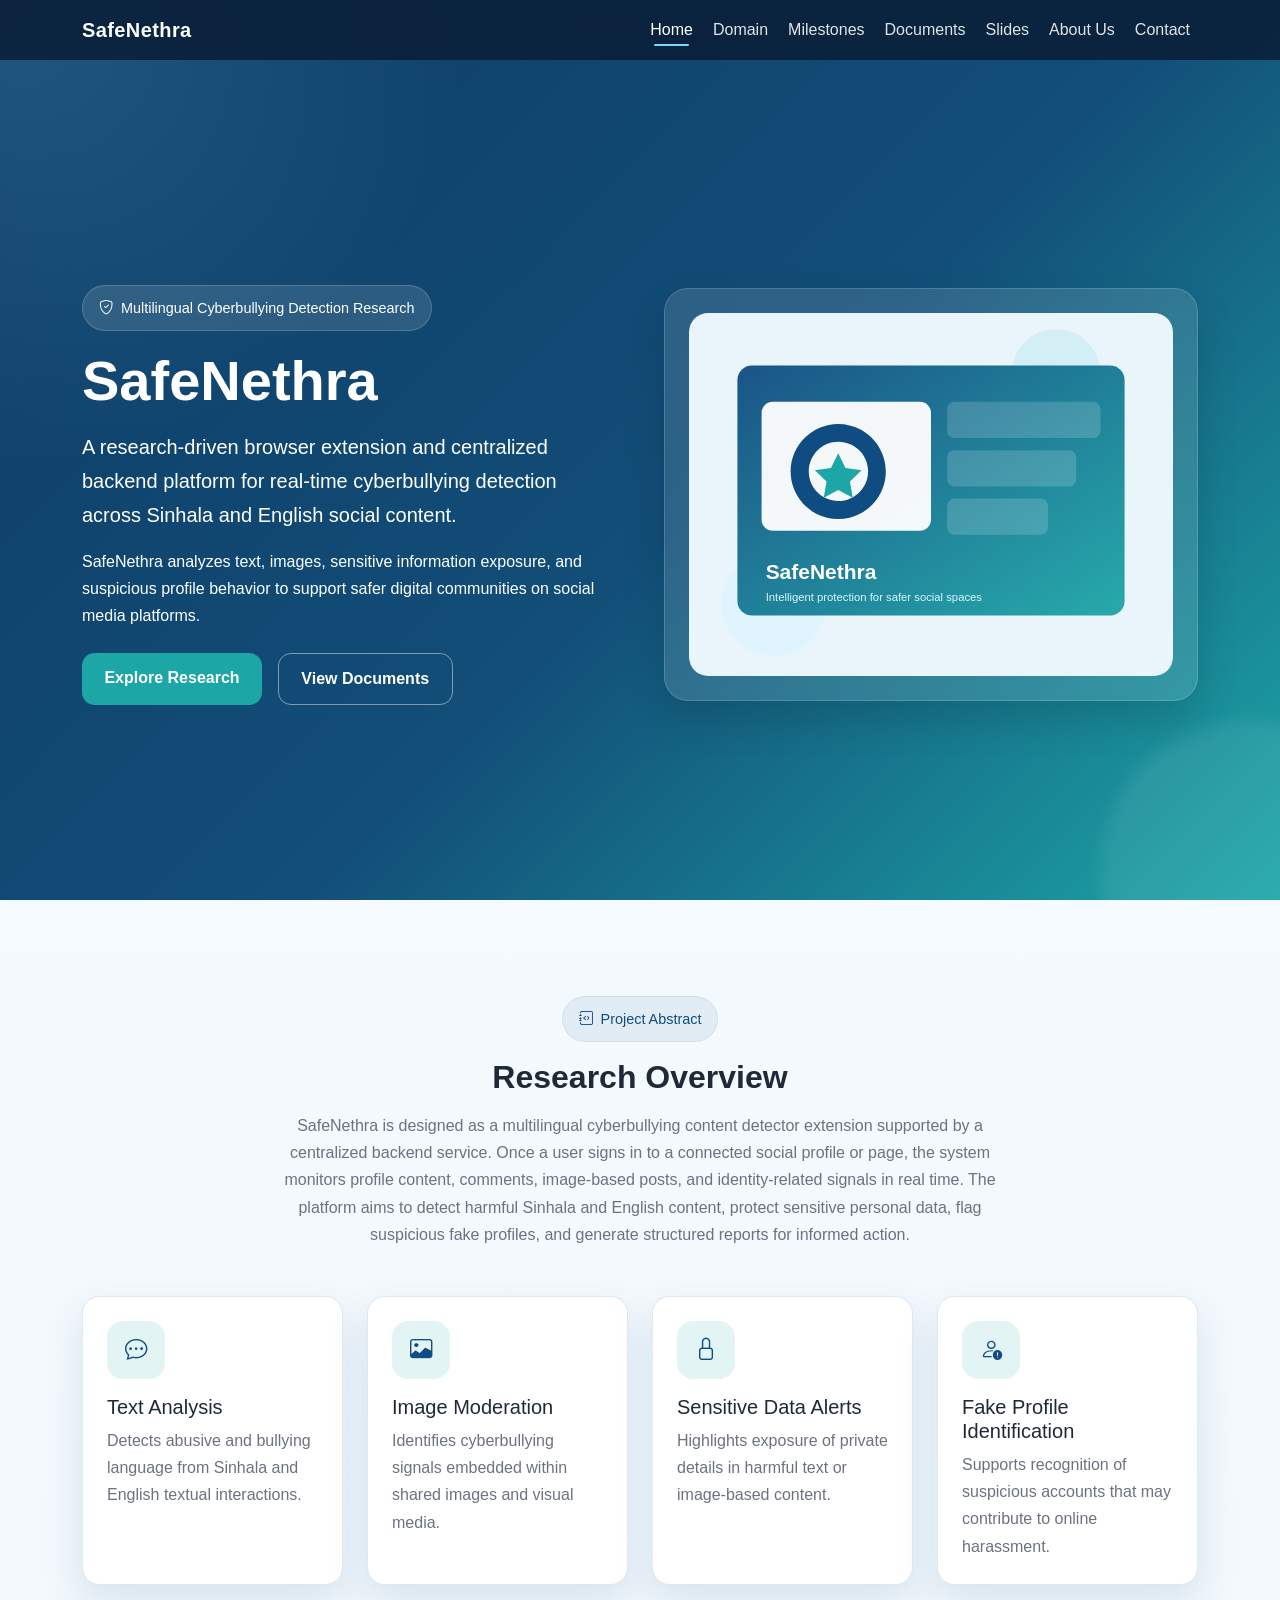
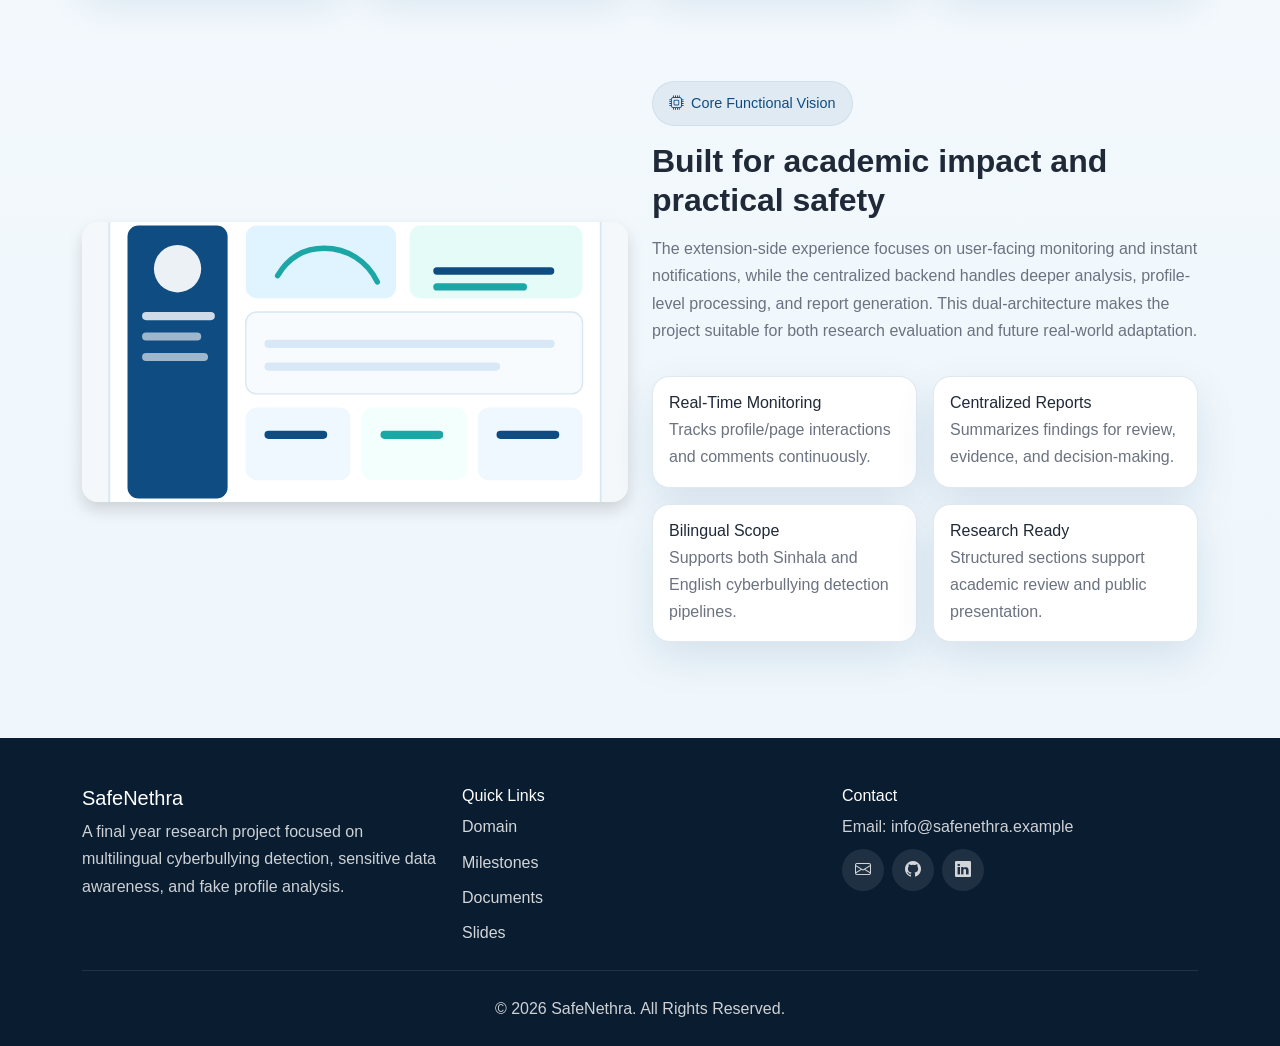
==== index.html @ 0314ed1c "Initial commit" ====
<!DOCTYPE html>
<html lang="en">
<head>
  <meta charset="UTF-8" />
  <meta name="viewport" content="width=device-width, initial-scale=1.0" />
  <title>SafeNethra | Home</title>
  <link rel="preconnect" href="https://fonts.googleapis.com" />
  <link rel="preconnect" href="https://fonts.gstatic.com" crossorigin />
  <link href="https://cdn.jsdelivr.net/npm/bootstrap@5.3.3/dist/css/bootstrap.min.css" rel="stylesheet" />
  <link href="https://cdn.jsdelivr.net/npm/bootstrap-icons@1.11.3/font/bootstrap-icons.css" rel="stylesheet" />
  <link rel="stylesheet" href="style.css" />
</head>
<body>
  <nav class="navbar navbar-expand-lg navbar-dark fixed-top">
    <div class="container">
      <a class="navbar-brand" href="index.html">SafeNethra</a>
      <button class="navbar-toggler" type="button" data-bs-toggle="collapse" data-bs-target="#mainNav">
        <span class="navbar-toggler-icon"></span>
      </button>
      <div class="collapse navbar-collapse" id="mainNav">
        <ul class="navbar-nav ms-auto align-items-lg-center gap-lg-1">
          <li class="nav-item"><a class="nav-link" href="index.html">Home</a></li>
          <li class="nav-item"><a class="nav-link" href="domain.html">Domain</a></li>
          <li class="nav-item"><a class="nav-link" href="milestones.html">Milestones</a></li>
          <li class="nav-item"><a class="nav-link" href="documents.html">Documents</a></li>
          <li class="nav-item"><a class="nav-link" href="presentations.html">Slides</a></li>
          <li class="nav-item"><a class="nav-link" href="about.html">About Us</a></li>
          <li class="nav-item"><a class="nav-link" href="contact.html">Contact</a></li>
        </ul>
      </div>
    </div>
  </nav>

  <header class="hero-section">
    <div class="container">
      <div class="row align-items-center g-5">
        <div class="col-lg-6 reveal">
          <span class="hero-badge"><i class="bi bi-shield-check"></i> Multilingual Cyberbullying Detection Research</span>
          <h1 class="display-4 fw-bold mb-3">SafeNethra</h1>
          <p class="lead mb-3">A research-driven browser extension and centralized backend platform for real-time cyberbullying detection across Sinhala and English social content.</p>
          <p class="mb-4">SafeNethra analyzes text, images, sensitive information exposure, and suspicious profile behavior to support safer digital communities on social media platforms.</p>
          <div class="d-flex flex-column flex-sm-row gap-3">
            <a href="domain.html" class="btn btn-brand">Explore Research</a>
            <a href="documents.html" class="btn btn-outline-brand">View Documents</a>
          </div>
        </div>
        <div class="col-lg-6 reveal">
          <div class="hero-image-card p-3 p-lg-4">
            <img src="assets/img/hero-safe.svg" alt="SafeNethra project illustration" class="img-fluid" />
          </div>
        </div>
      </div>
    </div>
  </header>

  <section class="section-padding">
    <div class="container">
      <div class="row justify-content-center text-center mb-5 reveal">
        <div class="col-lg-8">
          <span class="section-badge"><i class="bi bi-journal-code"></i> Project Abstract</span>
          <h2 class="section-title">Research Overview</h2>
          <p class="section-text mb-0">SafeNethra is designed as a multilingual cyberbullying content detector extension supported by a centralized backend service. Once a user signs in to a connected social profile or page, the system monitors profile content, comments, image-based posts, and identity-related signals in real time. The platform aims to detect harmful Sinhala and English content, protect sensitive personal data, flag suspicious fake profiles, and generate structured reports for informed action.</p>
        </div>
      </div>
      <div class="row g-4">
        <div class="col-md-6 col-xl-3 reveal">
          <div class="card-hover p-4 h-100">
            <div class="icon-box mb-3"><i class="bi bi-chat-dots"></i></div>
            <h5>Text Analysis</h5>
            <p class="text-muted-custom mb-0">Detects abusive and bullying language from Sinhala and English textual interactions.</p>
          </div>
        </div>
        <div class="col-md-6 col-xl-3 reveal">
          <div class="card-hover p-4 h-100">
            <div class="icon-box mb-3"><i class="bi bi-image"></i></div>
            <h5>Image Moderation</h5>
            <p class="text-muted-custom mb-0">Identifies cyberbullying signals embedded within shared images and visual media.</p>
          </div>
        </div>
        <div class="col-md-6 col-xl-3 reveal">
          <div class="card-hover p-4 h-100">
            <div class="icon-box mb-3"><i class="bi bi-lock"></i></div>
            <h5>Sensitive Data Alerts</h5>
            <p class="text-muted-custom mb-0">Highlights exposure of private details in harmful text or image-based content.</p>
          </div>
        </div>
        <div class="col-md-6 col-xl-3 reveal">
          <div class="card-hover p-4 h-100">
            <div class="icon-box mb-3"><i class="bi bi-person-exclamation"></i></div>
            <h5>Fake Profile Identification</h5>
            <p class="text-muted-custom mb-0">Supports recognition of suspicious accounts that may contribute to online harassment.</p>
          </div>
        </div>
      </div>
    </div>
  </section>

  <section class="pb-5">
    <div class="container">
      <div class="row g-4 align-items-center">
        <div class="col-lg-6 reveal">
          <img src="assets/img/research-dashboard.svg" alt="Research dashboard mockup" class="mock-img shadow" />
        </div>
        <div class="col-lg-6 reveal">
          <span class="section-badge"><i class="bi bi-cpu"></i> Core Functional Vision</span>
          <h2 class="section-title">Built for academic impact and practical safety</h2>
          <p class="section-text">The extension-side experience focuses on user-facing monitoring and instant notifications, while the centralized backend handles deeper analysis, profile-level processing, and report generation. This dual-architecture makes the project suitable for both research evaluation and future real-world adaptation.</p>
          <div class="row g-3 mt-2">
            <div class="col-sm-6">
              <div class="stat-card p-3 h-100">
                <h6 class="mb-1">Real-Time Monitoring</h6>
                <p class="text-muted-custom mb-0">Tracks profile/page interactions and comments continuously.</p>
              </div>
            </div>
            <div class="col-sm-6">
              <div class="stat-card p-3 h-100">
                <h6 class="mb-1">Centralized Reports</h6>
                <p class="text-muted-custom mb-0">Summarizes findings for review, evidence, and decision-making.</p>
              </div>
            </div>
            <div class="col-sm-6">
              <div class="stat-card p-3 h-100">
                <h6 class="mb-1">Bilingual Scope</h6>
                <p class="text-muted-custom mb-0">Supports both Sinhala and English cyberbullying detection pipelines.</p>
              </div>
            </div>
            <div class="col-sm-6">
              <div class="stat-card p-3 h-100">
                <h6 class="mb-1">Research Ready</h6>
                <p class="text-muted-custom mb-0">Structured sections support academic review and public presentation.</p>
              </div>
            </div>
          </div>
        </div>
      </div>
    </div>
  </section>

  <footer class="footer pt-5 pb-4 mt-5">
    <div class="container">
      <div class="row g-4">
        <div class="col-lg-4">
          <h5 class="text-white">SafeNethra</h5>
          <p class="mb-0">A final year research project focused on multilingual cyberbullying detection, sensitive data awareness, and fake profile analysis.</p>
        </div>
        <div class="col-lg-4">
          <h6 class="text-white">Quick Links</h6>
          <div class="d-flex flex-column gap-2">
            <a href="domain.html">Domain</a>
            <a href="milestones.html">Milestones</a>
            <a href="documents.html">Documents</a>
            <a href="presentations.html">Slides</a>
          </div>
        </div>
        <div class="col-lg-4">
          <h6 class="text-white">Contact</h6>
          <p class="mb-2">Email: info@safenethra.example</p>
          <div class="d-flex gap-2">
            <span class="social-icon"><i class="bi bi-envelope"></i></span>
            <span class="social-icon"><i class="bi bi-github"></i></span>
            <span class="social-icon"><i class="bi bi-linkedin"></i></span>
          </div>
        </div>
      </div>
      <hr class="border-secondary my-4" />
      <p class="mb-0 text-center">© 2026 SafeNethra. All Rights Reserved.</p>
    </div>
  </footer>

  <button id="scrollTopBtn" title="Go to top"><i class="bi bi-arrow-up"></i></button>

  <script src="https://cdn.jsdelivr.net/npm/bootstrap@5.3.3/dist/js/bootstrap.bundle.min.js"></script>
  <script src="script.js"></script>
</body>
</html>
---- style.css ----
:root {
  --primary: #0f4c81;
  --primary-dark: #0a3557;
  --secondary: #1ca6a6;
  --accent: #7dd3fc;
  --light: #f4f8fb;
  --white: #ffffff;
  --text: #1f2937;
  --muted: #6b7280;
  --border: rgba(15, 76, 129, 0.12);
  --shadow: 0 16px 40px rgba(15, 76, 129, 0.12);
  --radius: 1.1rem;
}

html {
  scroll-behavior: smooth;
}

body {
  font-family: "Segoe UI", Tahoma, Geneva, Verdana, sans-serif;
  color: var(--text);
  background: linear-gradient(180deg, #f9fcff 0%, #eef6fb 100%);
  line-height: 1.7;
}

.section-padding {
  padding: 96px 0;
}

.page-header {
  padding: 140px 0 70px;
  background: linear-gradient(135deg, rgba(15, 76, 129, 0.96), rgba(28, 166, 166, 0.88));
  color: var(--white);
  position: relative;
  overflow: hidden;
}

.page-header::after,
.hero-section::after {
  content: "";
  position: absolute;
  inset: auto -120px -120px auto;
  width: 300px;
  height: 300px;
  background: rgba(255, 255, 255, 0.08);
  border-radius: 50%;
  filter: blur(8px);
}

.navbar {
  transition: all 0.3s ease;
  background: rgba(10, 30, 55, 0.88);
  backdrop-filter: blur(10px);
}

.navbar.scrolled {
  box-shadow: 0 10px 30px rgba(0, 0, 0, 0.15);
}

.navbar-brand {
  font-weight: 700;
  letter-spacing: 0.4px;
}

.nav-link {
  color: rgba(255, 255, 255, 0.88) !important;
  font-weight: 500;
  position: relative;
}

.nav-link.active,
.nav-link:hover {
  color: #ffffff !important;
}

.nav-link.active::after,
.nav-link:hover::after {
  content: "";
  position: absolute;
  left: 0.75rem;
  right: 0.75rem;
  bottom: 0.35rem;
  height: 2px;
  background: var(--accent);
  border-radius: 999px;
}

.hero-section {
  min-height: 100vh;
  display: flex;
  align-items: center;
  padding-top: 90px;
  position: relative;
  background:
    radial-gradient(circle at top left, rgba(125, 211, 252, 0.18), transparent 30%),
    linear-gradient(135deg, #0d3b66 0%, #124e78 55%, #1ca6a6 100%);
  color: var(--white);
  overflow: hidden;
}

.hero-badge,
.section-badge {
  display: inline-flex;
  align-items: center;
  gap: 0.5rem;
  background: rgba(255, 255, 255, 0.12);
  border: 1px solid rgba(255, 255, 255, 0.18);
  color: #ffffff;
  padding: 0.6rem 1rem;
  border-radius: 999px;
  font-size: 0.9rem;
  margin-bottom: 1rem;
}

.section-badge {
  background: rgba(15, 76, 129, 0.08);
  color: var(--primary);
  border-color: rgba(15, 76, 129, 0.08);
}

.hero-image-card,
.glass-card {
  background: rgba(255, 255, 255, 0.12);
  border: 1px solid rgba(255, 255, 255, 0.16);
  box-shadow: 0 18px 40px rgba(0, 0, 0, 0.14);
  border-radius: 1.5rem;
  backdrop-filter: blur(10px);
}

.hero-image-card img {
  width: 100%;
  display: block;
  border-radius: 1.2rem;
}

.btn-brand {
  background: var(--secondary);
  border: none;
  color: var(--white);
  padding: 0.8rem 1.4rem;
  border-radius: 0.8rem;
  font-weight: 600;
  transition: transform 0.25s ease, box-shadow 0.25s ease;
}

.btn-brand:hover,
.btn-outline-brand:hover,
.card-hover:hover,
.timeline-card:hover,
.repository-card:hover,
.team-card:hover,
.contact-card:hover {
  transform: translateY(-4px);
}

.btn-brand:hover {
  box-shadow: 0 12px 24px rgba(28, 166, 166, 0.3);
  color: var(--white);
}

.btn-outline-brand {
  border: 1px solid rgba(255, 255, 255, 0.45);
  color: var(--white);
  padding: 0.8rem 1.4rem;
  border-radius: 0.8rem;
  font-weight: 600;
  transition: transform 0.25s ease, background 0.25s ease;
}

.btn-outline-brand:hover {
  background: rgba(255, 255, 255, 0.12);
  color: var(--white);
}

.card-hover,
.repository-card,
.team-card,
.contact-card,
.timeline-card,
.stat-card {
  background: var(--white);
  border: 1px solid var(--border);
  border-radius: var(--radius);
  box-shadow: var(--shadow);
  transition: all 0.3s ease;
}

.icon-box {
  width: 58px;
  height: 58px;
  border-radius: 1rem;
  display: inline-flex;
  align-items: center;
  justify-content: center;
  background: rgba(28, 166, 166, 0.12);
  color: var(--primary);
  font-size: 1.4rem;
}

.section-title {
  font-weight: 700;
  margin-bottom: 1rem;
}

.section-text,
.text-muted-custom {
  color: var(--muted);
}

.content-card {
  background: var(--white);
  border: 1px solid var(--border);
  border-radius: var(--radius);
  box-shadow: var(--shadow);
}

.accordion-button:not(.collapsed) {
  color: var(--primary);
  background: rgba(15, 76, 129, 0.06);
  box-shadow: none;
}

.accordion-button:focus {
  box-shadow: none;
  border-color: rgba(15, 76, 129, 0.2);
}

.timeline {
  position: relative;
  padding-left: 1.25rem;
}

.timeline::before {
  content: "";
  position: absolute;
  left: 11px;
  top: 0;
  bottom: 0;
  width: 3px;
  background: linear-gradient(180deg, var(--secondary), rgba(15, 76, 129, 0.12));
}

.timeline-item {
  position: relative;
  padding-left: 2rem;
  margin-bottom: 1.75rem;
}

.timeline-item::before {
  content: "";
  position: absolute;
  left: 0;
  top: 18px;
  width: 1rem;
  height: 1rem;
  border-radius: 50%;
  background: var(--white);
  border: 4px solid var(--secondary);
  box-shadow: 0 0 0 4px rgba(28, 166, 166, 0.14);
}

.repo-status {
  display: inline-block;
  padding: 0.35rem 0.7rem;
  border-radius: 999px;
  font-size: 0.8rem;
  font-weight: 600;
}

.status-ready {
  background: rgba(34, 197, 94, 0.12);
  color: #166534;
}

.status-pending {
  background: rgba(245, 158, 11, 0.15);
  color: #92400e;
}

.status-upcoming {
  background: rgba(59, 130, 246, 0.12);
  color: #1d4ed8;
}

.mock-img {
  width: 100%;
  height: 280px;
  object-fit: cover;
  border-radius: 1rem;
}

.team-img {
  width: 100%;
  height: 250px;
  object-fit: cover;
  border-radius: 1rem;
}

.footer {
  background: #091c30;
  color: rgba(255, 255, 255, 0.8);
}

.footer a {
  color: rgba(255, 255, 255, 0.82);
  text-decoration: none;
}

.footer a:hover {
  color: #ffffff;
}

.social-icon {
  width: 42px;
  height: 42px;
  border-radius: 50%;
  background: rgba(255, 255, 255, 0.09);
  display: inline-flex;
  align-items: center;
  justify-content: center;
}

#scrollTopBtn {
  position: fixed;
  right: 20px;
  bottom: 20px;
  z-index: 999;
  width: 46px;
  height: 46px;
  border: none;
  border-radius: 50%;
  background: var(--primary);
  color: var(--white);
  display: none;
  box-shadow: 0 14px 28px rgba(15, 76, 129, 0.28);
}

.reveal {
  opacity: 0;
  transform: translateY(24px);
  transition: all 0.7s ease;
}

.reveal.active {
  opacity: 1;
  transform: translateY(0);
}

@media (max-width: 991.98px) {
  .hero-section {
    min-height: auto;
    padding: 130px 0 80px;
  }

  .section-padding {
    padding: 80px 0;
  }

  .page-header {
    padding: 130px 0 60px;
  }
}

@media (max-width: 575.98px) {
  .hero-section h1,
  .page-header h1 {
    font-size: 2rem;
  }

  .btn-brand,
  .btn-outline-brand {
    width: 100%;
    text-align: center;
  }
}
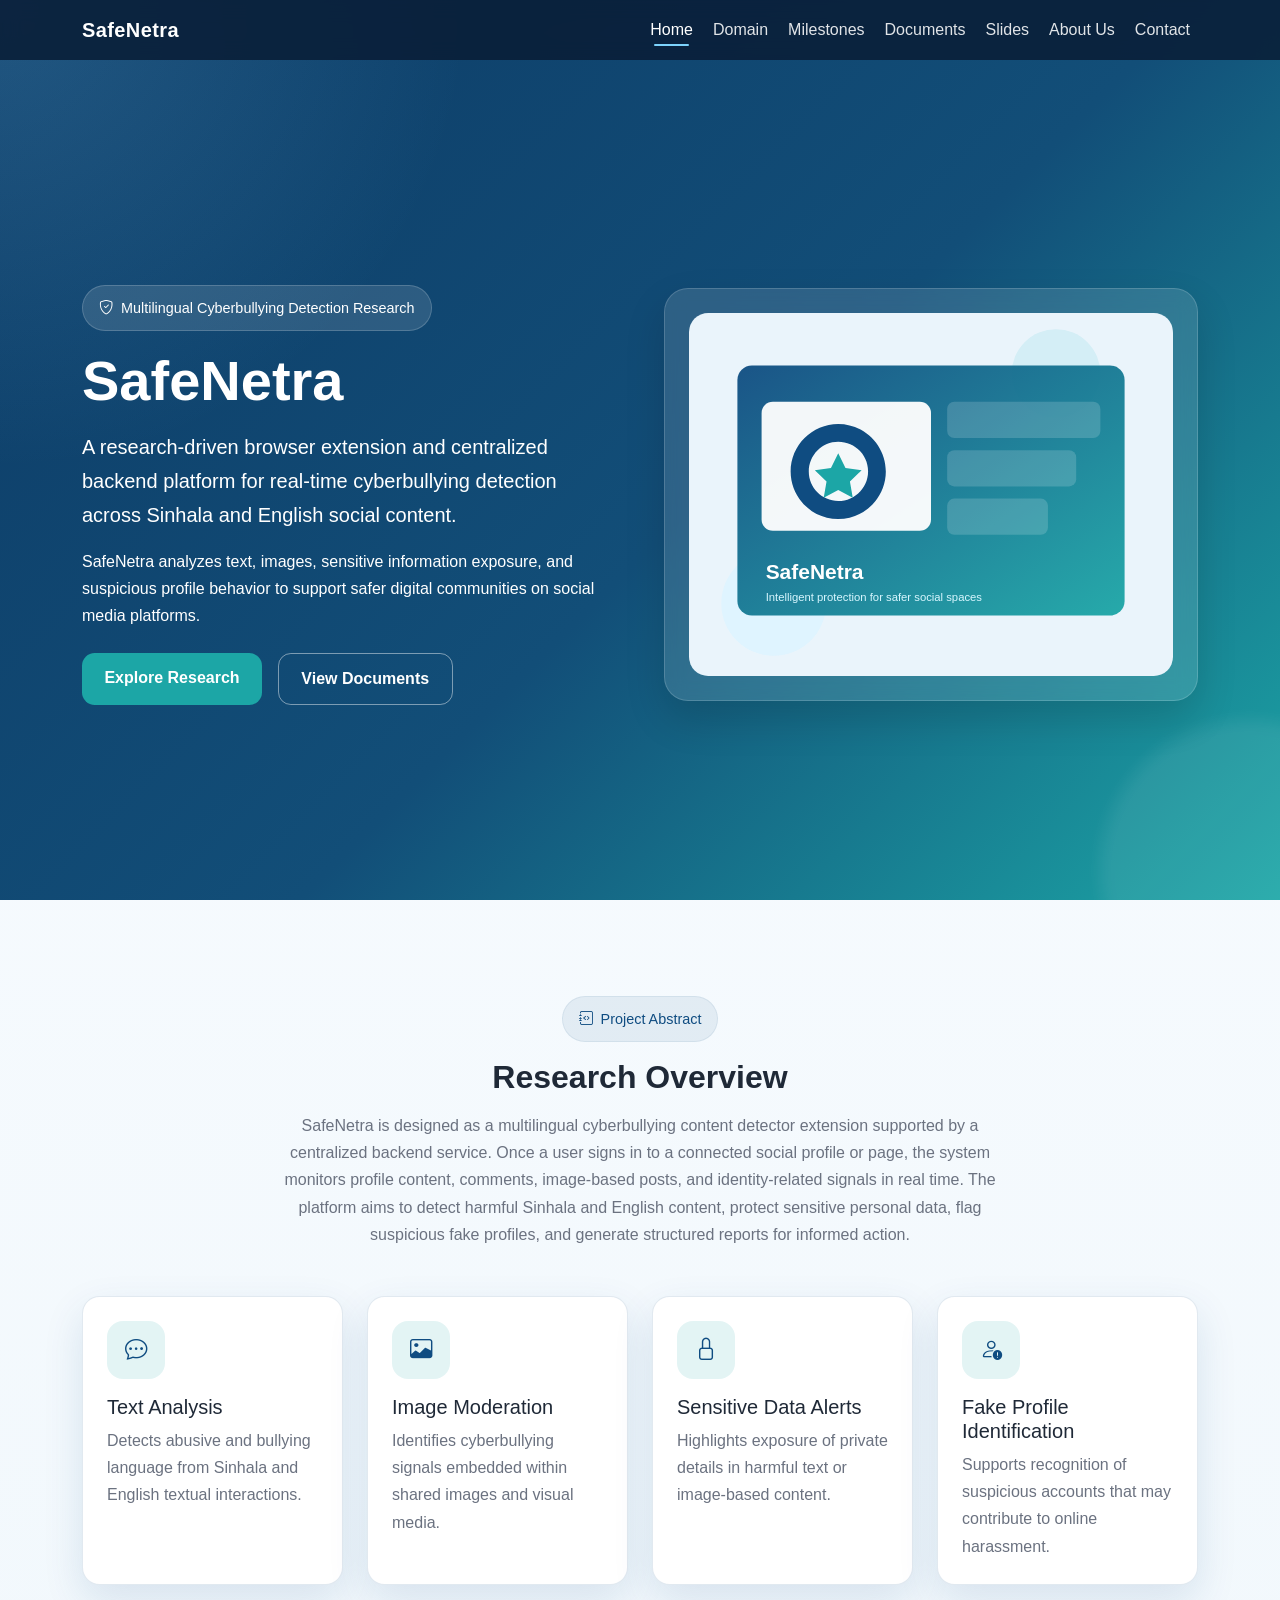
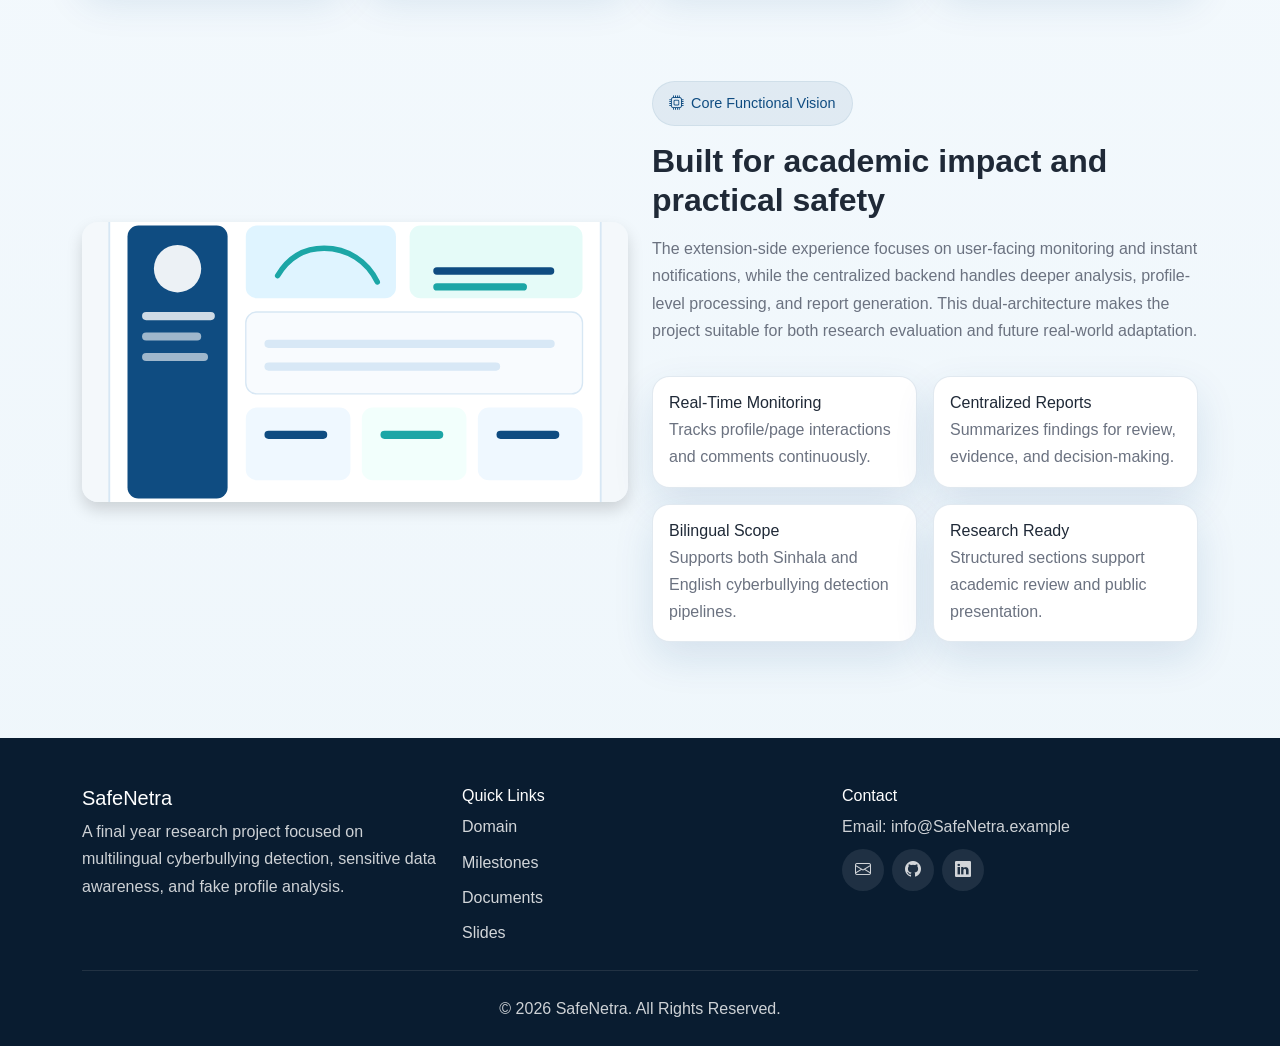
==== commit 6f7d81b0: "SafeNetra" ====
--- a/index.html
+++ b/index.html
@@ -3,7 +3,7 @@
 <head>
   <meta charset="UTF-8" />
   <meta name="viewport" content="width=device-width, initial-scale=1.0" />
-  <title>SafeNethra | Home</title>
+  <title>SafeNetra | Home</title>
   <link rel="preconnect" href="https://fonts.googleapis.com" />
   <link rel="preconnect" href="https://fonts.gstatic.com" crossorigin />
   <link href="https://cdn.jsdelivr.net/npm/bootstrap@5.3.3/dist/css/bootstrap.min.css" rel="stylesheet" />
@@ -13,7 +13,7 @@
 <body>
   <nav class="navbar navbar-expand-lg navbar-dark fixed-top">
     <div class="container">
-      <a class="navbar-brand" href="index.html">SafeNethra</a>
+      <a class="navbar-brand" href="index.html">SafeNetra</a>
       <button class="navbar-toggler" type="button" data-bs-toggle="collapse" data-bs-target="#mainNav">
         <span class="navbar-toggler-icon"></span>
       </button>
@@ -36,9 +36,9 @@
       <div class="row align-items-center g-5">
         <div class="col-lg-6 reveal">
           <span class="hero-badge"><i class="bi bi-shield-check"></i> Multilingual Cyberbullying Detection Research</span>
-          <h1 class="display-4 fw-bold mb-3">SafeNethra</h1>
+          <h1 class="display-4 fw-bold mb-3">SafeNetra</h1>
           <p class="lead mb-3">A research-driven browser extension and centralized backend platform for real-time cyberbullying detection across Sinhala and English social content.</p>
-          <p class="mb-4">SafeNethra analyzes text, images, sensitive information exposure, and suspicious profile behavior to support safer digital communities on social media platforms.</p>
+          <p class="mb-4">SafeNetra analyzes text, images, sensitive information exposure, and suspicious profile behavior to support safer digital communities on social media platforms.</p>
           <div class="d-flex flex-column flex-sm-row gap-3">
             <a href="domain.html" class="btn btn-brand">Explore Research</a>
             <a href="documents.html" class="btn btn-outline-brand">View Documents</a>
@@ -46,7 +46,7 @@
         </div>
         <div class="col-lg-6 reveal">
           <div class="hero-image-card p-3 p-lg-4">
-            <img src="assets/img/hero-safe.svg" alt="SafeNethra project illustration" class="img-fluid" />
+            <img src="assets/img/hero-safe.svg" alt="SafeNetra project illustration" class="img-fluid" />
           </div>
         </div>
       </div>
@@ -59,7 +59,7 @@
         <div class="col-lg-8">
           <span class="section-badge"><i class="bi bi-journal-code"></i> Project Abstract</span>
           <h2 class="section-title">Research Overview</h2>
-          <p class="section-text mb-0">SafeNethra is designed as a multilingual cyberbullying content detector extension supported by a centralized backend service. Once a user signs in to a connected social profile or page, the system monitors profile content, comments, image-based posts, and identity-related signals in real time. The platform aims to detect harmful Sinhala and English content, protect sensitive personal data, flag suspicious fake profiles, and generate structured reports for informed action.</p>
+          <p class="section-text mb-0">SafeNetra is designed as a multilingual cyberbullying content detector extension supported by a centralized backend service. Once a user signs in to a connected social profile or page, the system monitors profile content, comments, image-based posts, and identity-related signals in real time. The platform aims to detect harmful Sinhala and English content, protect sensitive personal data, flag suspicious fake profiles, and generate structured reports for informed action.</p>
         </div>
       </div>
       <div class="row g-4">
@@ -140,7 +140,7 @@
     <div class="container">
       <div class="row g-4">
         <div class="col-lg-4">
-          <h5 class="text-white">SafeNethra</h5>
+          <h5 class="text-white">SafeNetra</h5>
           <p class="mb-0">A final year research project focused on multilingual cyberbullying detection, sensitive data awareness, and fake profile analysis.</p>
         </div>
         <div class="col-lg-4">
@@ -154,7 +154,7 @@
         </div>
         <div class="col-lg-4">
           <h6 class="text-white">Contact</h6>
-          <p class="mb-2">Email: info@safenethra.example</p>
+          <p class="mb-2">Email: info@SafeNetra.example</p>
           <div class="d-flex gap-2">
             <span class="social-icon"><i class="bi bi-envelope"></i></span>
             <span class="social-icon"><i class="bi bi-github"></i></span>
@@ -163,7 +163,7 @@
         </div>
       </div>
       <hr class="border-secondary my-4" />
-      <p class="mb-0 text-center">© 2026 SafeNethra. All Rights Reserved.</p>
+      <p class="mb-0 text-center">© 2026 SafeNetra. All Rights Reserved.</p>
     </div>
   </footer>
 
--- a/style.css
+++ b/style.css
@@ -155,7 +155,7 @@
 
 .btn-brand:hover {
   box-shadow: 0 12px 24px rgba(28, 166, 166, 0.3);
-  color: var(--white);
+  color: var(--yellow);
 }
 
 .btn-outline-brand {
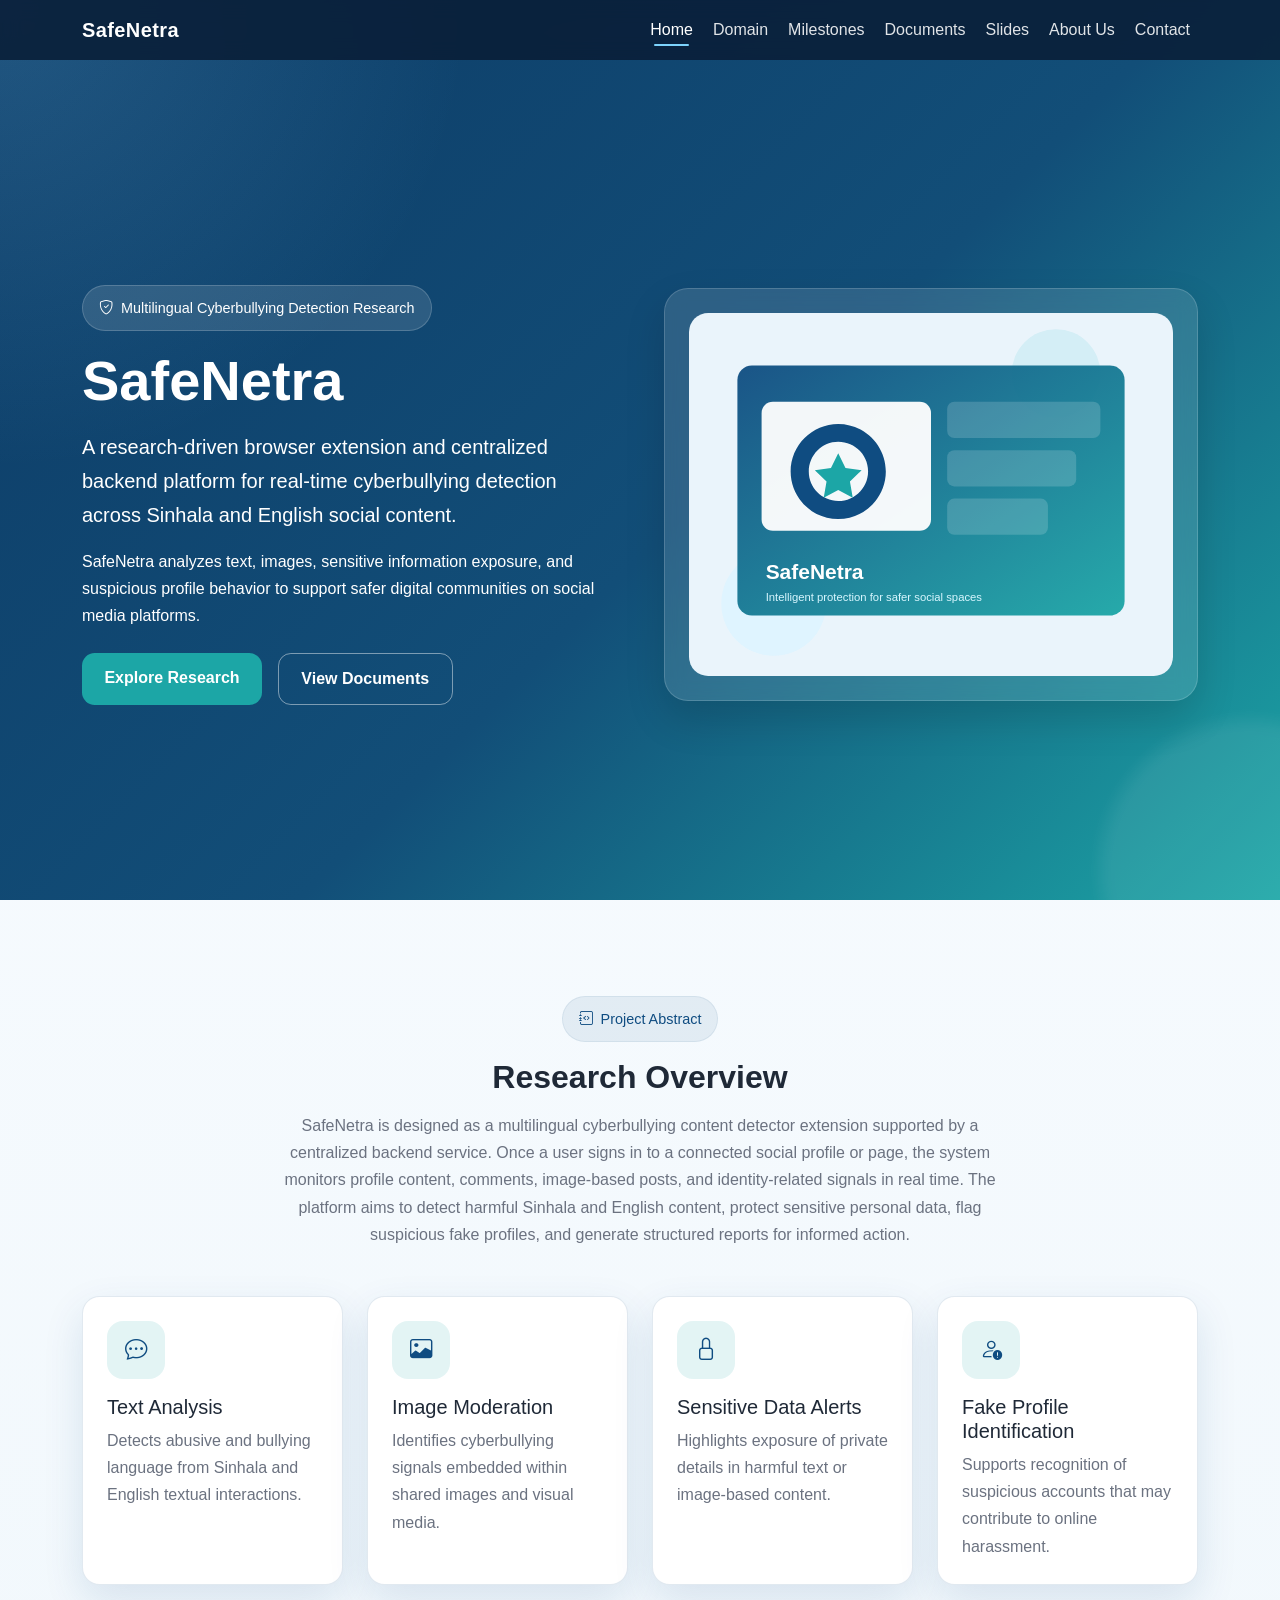
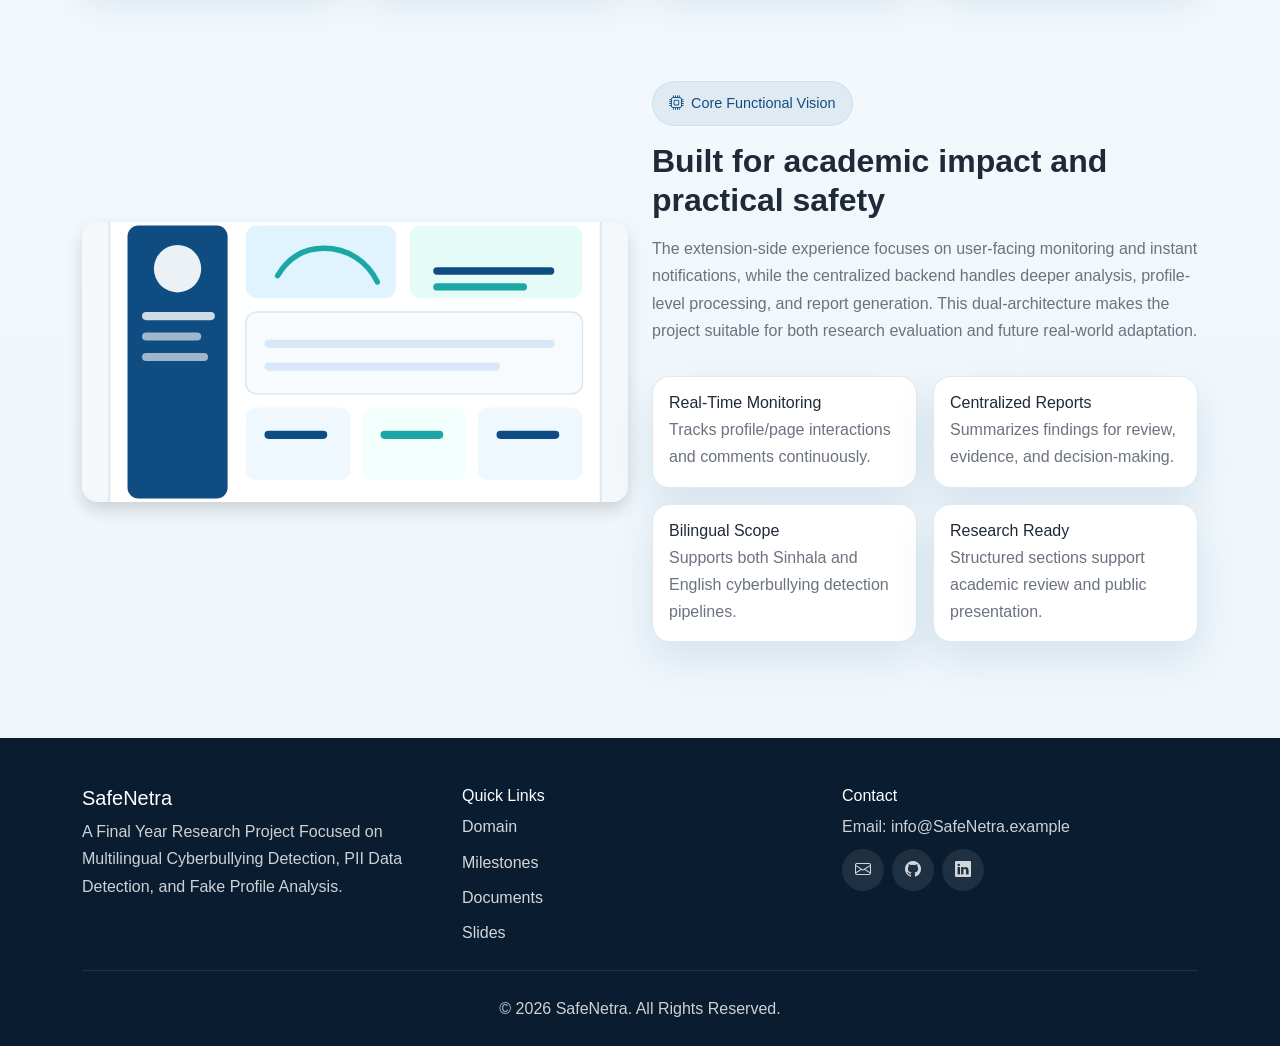
==== commit 7b3fa301: "Date Remove Co-authored-by: Copilot <copilot@github.com>" ====
--- a/index.html
+++ b/index.html
@@ -141,7 +141,7 @@
       <div class="row g-4">
         <div class="col-lg-4">
           <h5 class="text-white">SafeNetra</h5>
-          <p class="mb-0">A final year research project focused on multilingual cyberbullying detection, sensitive data awareness, and fake profile analysis.</p>
+          <p class="mb-0">A Final Year Research Project Focused on Multilingual Cyberbullying Detection, PII Data Detection, and Fake Profile Analysis.</p>
         </div>
         <div class="col-lg-4">
           <h6 class="text-white">Quick Links</h6>
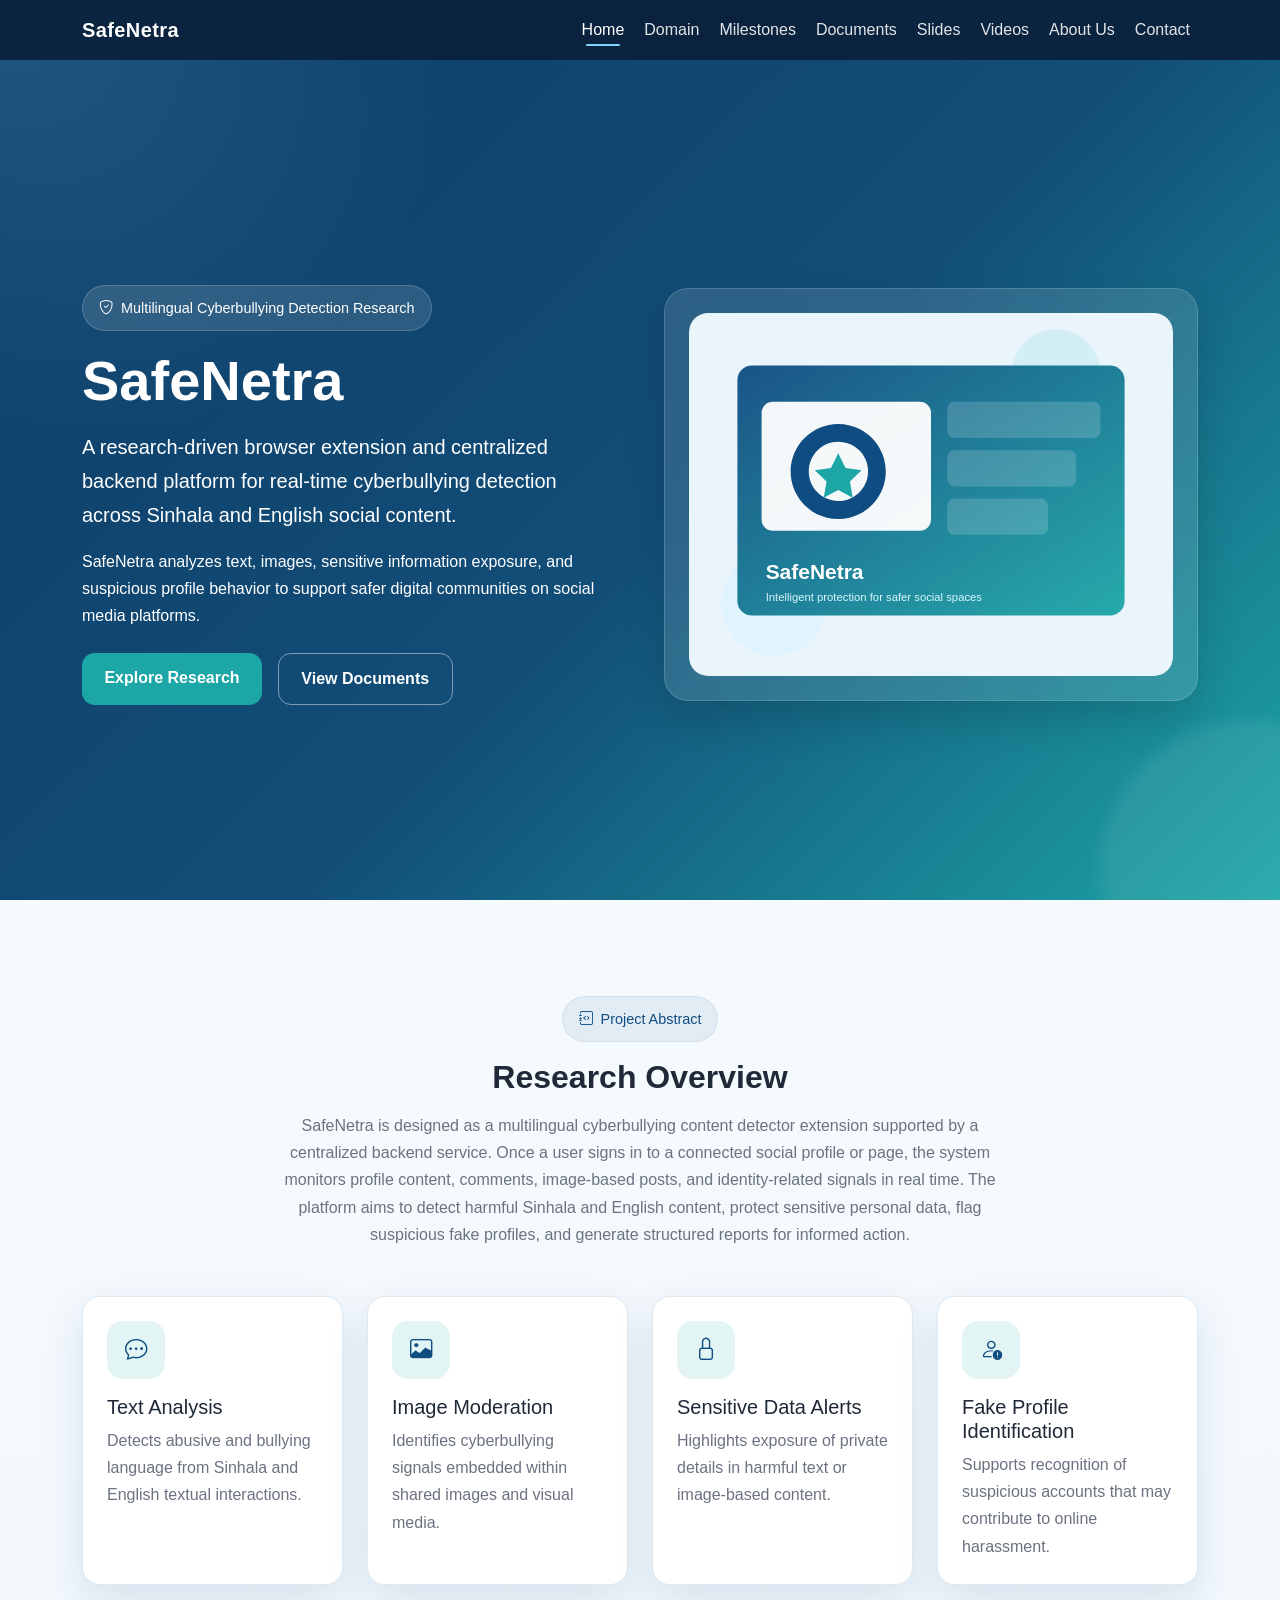
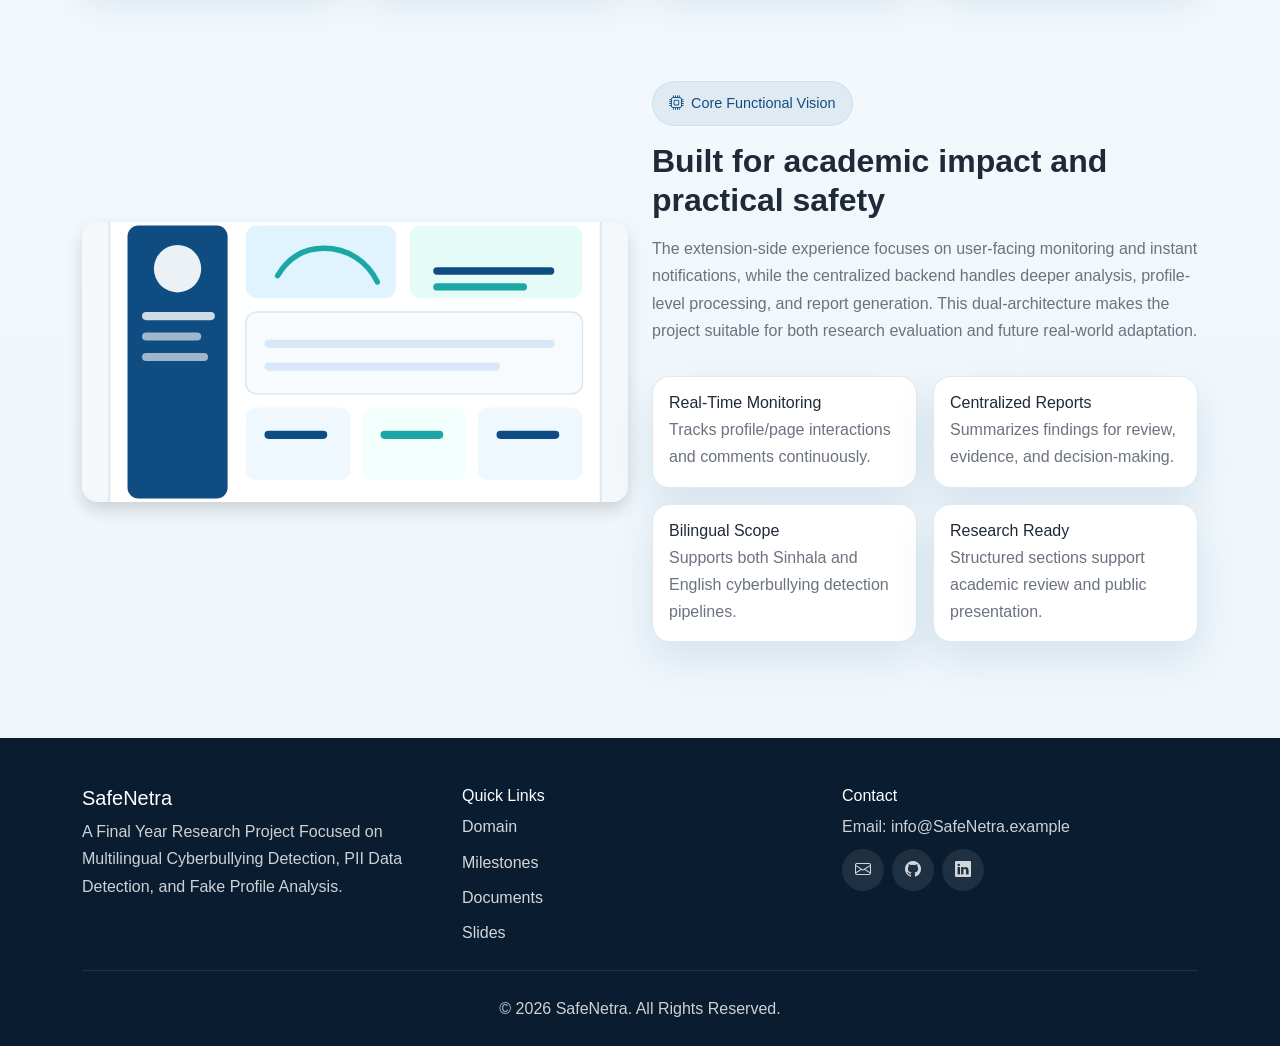
==== commit cd82d8ed: "Video Page Build Co-authored-by: Copilot <copilot@github.com>" ====
--- a/index.html
+++ b/index.html
@@ -24,6 +24,7 @@
           <li class="nav-item"><a class="nav-link" href="milestones.html">Milestones</a></li>
           <li class="nav-item"><a class="nav-link" href="documents.html">Documents</a></li>
           <li class="nav-item"><a class="nav-link" href="presentations.html">Slides</a></li>
+          <li class="nav-item"><a class="nav-link" href="video.html">Videos</a></li>
           <li class="nav-item"><a class="nav-link" href="about.html">About Us</a></li>
           <li class="nav-item"><a class="nav-link" href="contact.html">Contact</a></li>
         </ul>
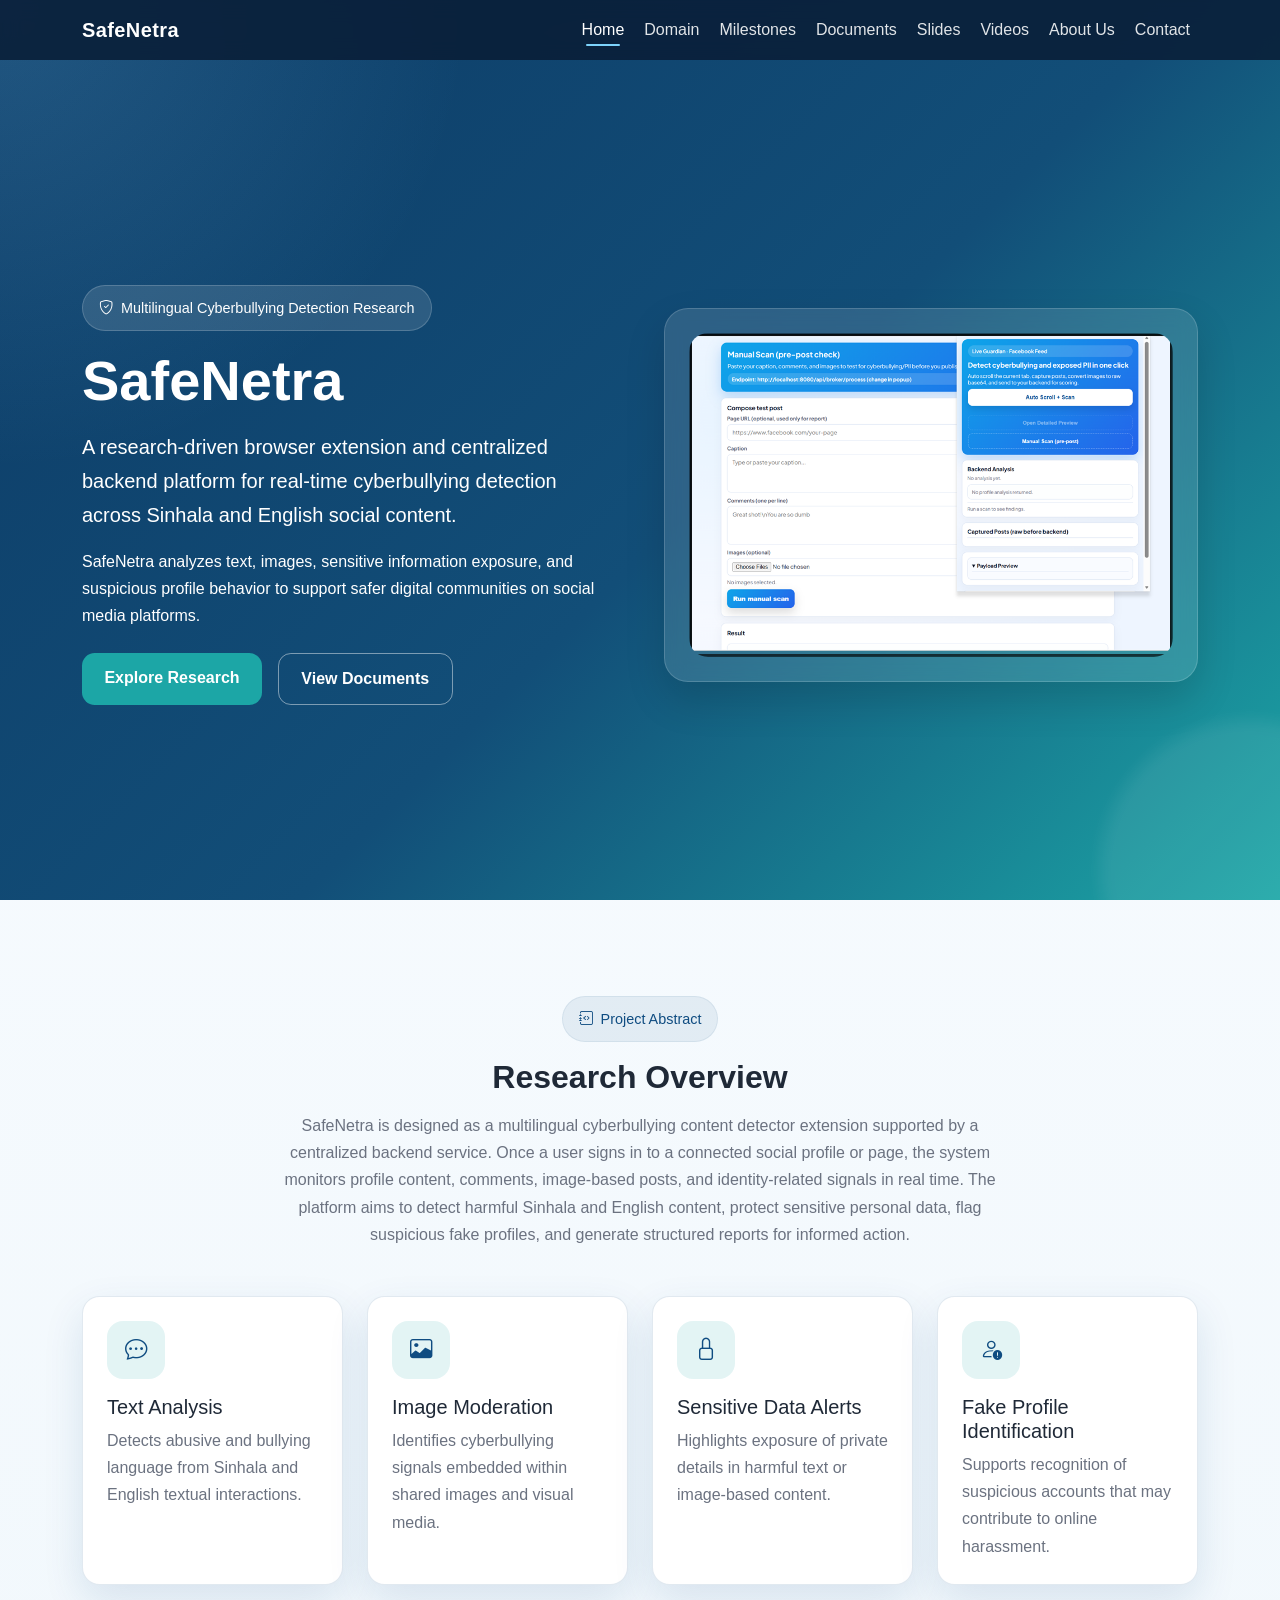
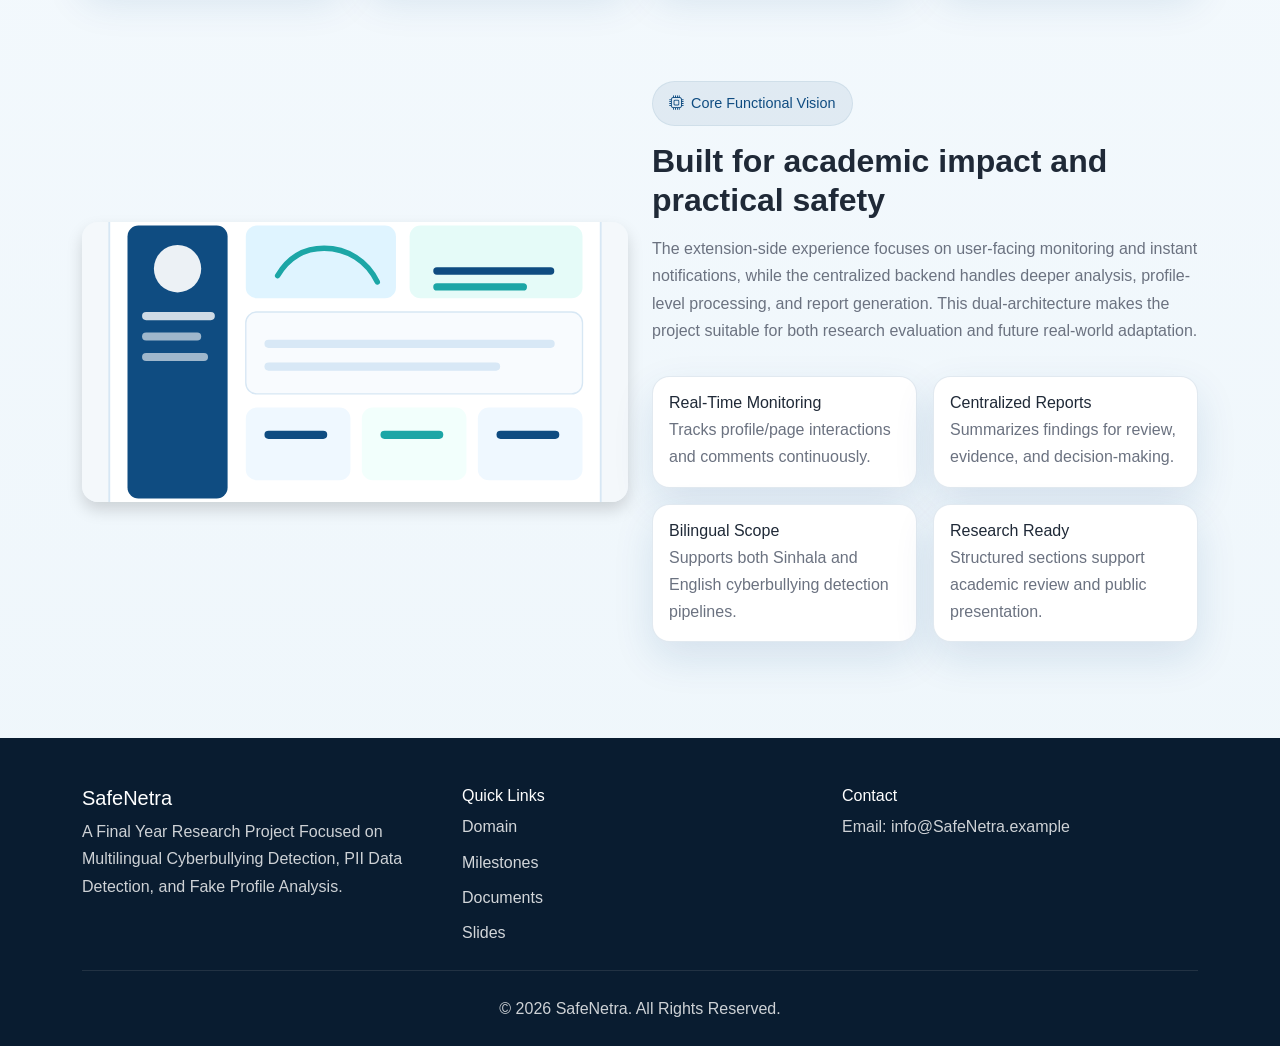
==== commit 70e20b4a: "inter" ====
--- a/index.html
+++ b/index.html
@@ -47,7 +47,7 @@
         </div>
         <div class="col-lg-6 reveal">
           <div class="hero-image-card p-3 p-lg-4">
-            <img src="assets/img/hero-safe.svg" alt="SafeNetra project illustration" class="img-fluid" />
+            <img src="assets/img/inter.png" alt="SafeNetra project illustration" class="img-fluid" />
           </div>
         </div>
       </div>
@@ -156,11 +156,6 @@
         <div class="col-lg-4">
           <h6 class="text-white">Contact</h6>
           <p class="mb-2">Email: info@SafeNetra.example</p>
-          <div class="d-flex gap-2">
-            <span class="social-icon"><i class="bi bi-envelope"></i></span>
-            <span class="social-icon"><i class="bi bi-github"></i></span>
-            <span class="social-icon"><i class="bi bi-linkedin"></i></span>
-          </div>
         </div>
       </div>
       <hr class="border-secondary my-4" />
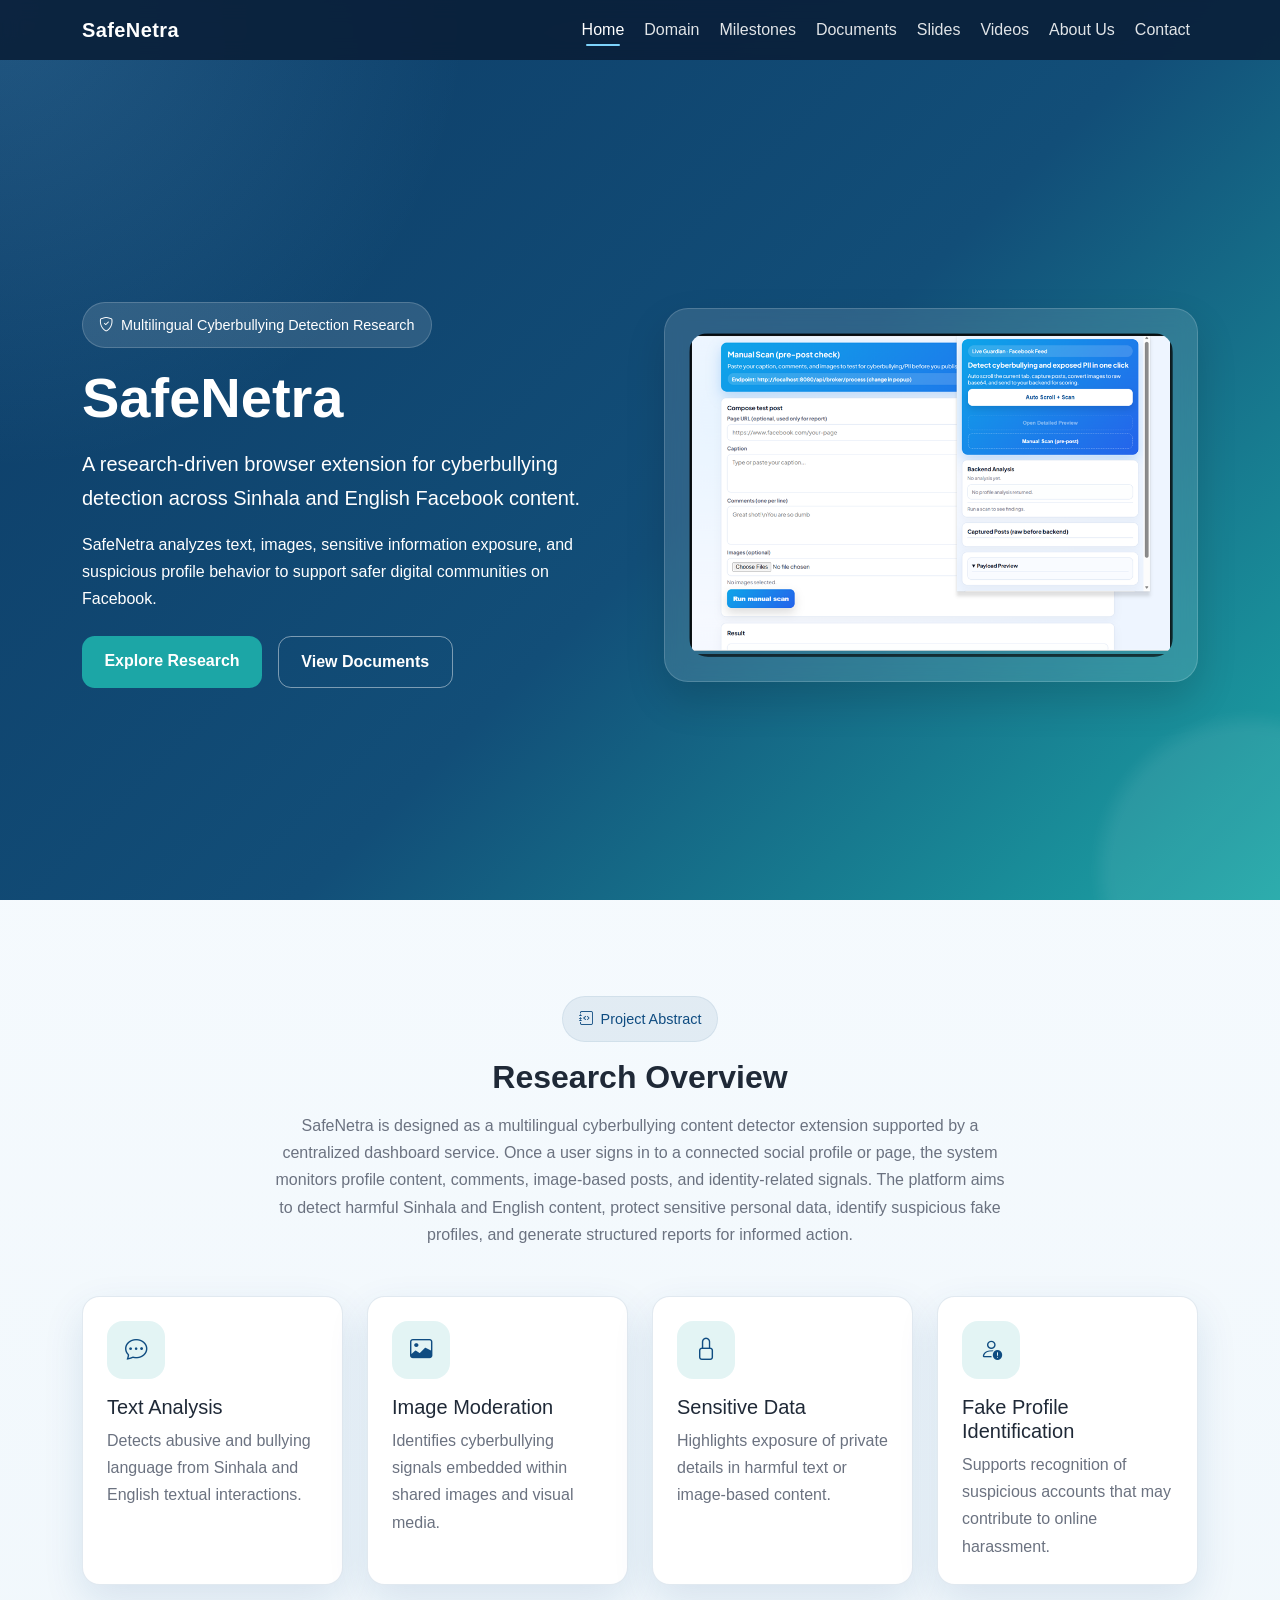
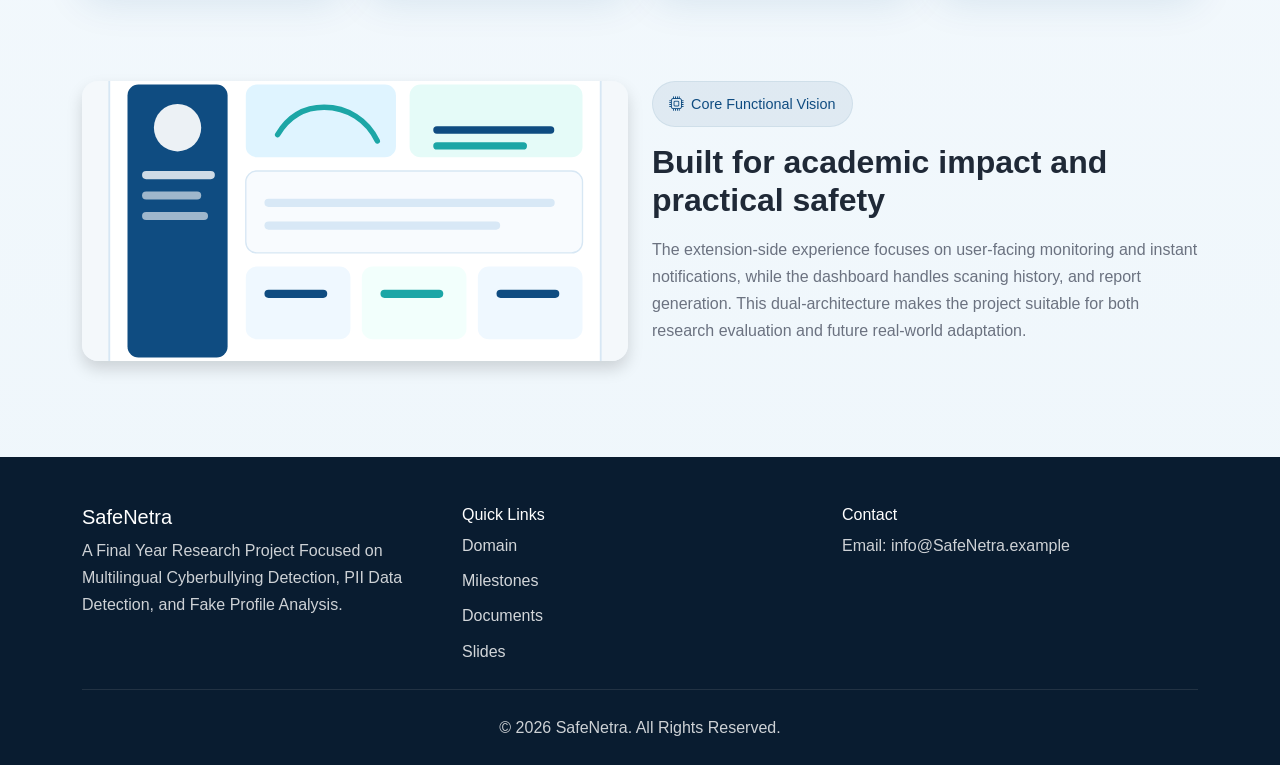
==== commit d09adcfe: "index1" ====
--- a/index.html
+++ b/index.html
@@ -38,8 +38,8 @@
         <div class="col-lg-6 reveal">
           <span class="hero-badge"><i class="bi bi-shield-check"></i> Multilingual Cyberbullying Detection Research</span>
           <h1 class="display-4 fw-bold mb-3">SafeNetra</h1>
-          <p class="lead mb-3">A research-driven browser extension and centralized backend platform for real-time cyberbullying detection across Sinhala and English social content.</p>
-          <p class="mb-4">SafeNetra analyzes text, images, sensitive information exposure, and suspicious profile behavior to support safer digital communities on social media platforms.</p>
+          <p class="lead mb-3">A research-driven browser extension for cyberbullying detection across Sinhala and English Facebook content.</p>
+          <p class="mb-4">SafeNetra analyzes text, images, sensitive information exposure, and suspicious profile behavior to support safer digital communities on Facebook.</p>
           <div class="d-flex flex-column flex-sm-row gap-3">
             <a href="domain.html" class="btn btn-brand">Explore Research</a>
             <a href="documents.html" class="btn btn-outline-brand">View Documents</a>
@@ -60,7 +60,7 @@
         <div class="col-lg-8">
           <span class="section-badge"><i class="bi bi-journal-code"></i> Project Abstract</span>
           <h2 class="section-title">Research Overview</h2>
-          <p class="section-text mb-0">SafeNetra is designed as a multilingual cyberbullying content detector extension supported by a centralized backend service. Once a user signs in to a connected social profile or page, the system monitors profile content, comments, image-based posts, and identity-related signals in real time. The platform aims to detect harmful Sinhala and English content, protect sensitive personal data, flag suspicious fake profiles, and generate structured reports for informed action.</p>
+          <p class="section-text mb-0">SafeNetra is designed as a multilingual cyberbullying content detector extension supported by a centralized dashboard service. Once a user signs in to a connected social profile or page, the system monitors profile content, comments, image-based posts, and identity-related signals. The platform aims to detect harmful Sinhala and English content, protect sensitive personal data, identify suspicious fake profiles, and generate structured reports for informed action.</p>
         </div>
       </div>
       <div class="row g-4">
@@ -81,7 +81,7 @@
         <div class="col-md-6 col-xl-3 reveal">
           <div class="card-hover p-4 h-100">
             <div class="icon-box mb-3"><i class="bi bi-lock"></i></div>
-            <h5>Sensitive Data Alerts</h5>
+            <h5>Sensitive Data</h5>
             <p class="text-muted-custom mb-0">Highlights exposure of private details in harmful text or image-based content.</p>
           </div>
         </div>
@@ -105,31 +105,9 @@
         <div class="col-lg-6 reveal">
           <span class="section-badge"><i class="bi bi-cpu"></i> Core Functional Vision</span>
           <h2 class="section-title">Built for academic impact and practical safety</h2>
-          <p class="section-text">The extension-side experience focuses on user-facing monitoring and instant notifications, while the centralized backend handles deeper analysis, profile-level processing, and report generation. This dual-architecture makes the project suitable for both research evaluation and future real-world adaptation.</p>
+          <p class="section-text">The extension-side experience focuses on user-facing monitoring and instant notifications, while the dashboard handles scaning history, and report generation. This dual-architecture makes the project suitable for both research evaluation and future real-world adaptation.</p>
           <div class="row g-3 mt-2">
-            <div class="col-sm-6">
-              <div class="stat-card p-3 h-100">
-                <h6 class="mb-1">Real-Time Monitoring</h6>
-                <p class="text-muted-custom mb-0">Tracks profile/page interactions and comments continuously.</p>
-              </div>
             </div>
-            <div class="col-sm-6">
-              <div class="stat-card p-3 h-100">
-                <h6 class="mb-1">Centralized Reports</h6>
-                <p class="text-muted-custom mb-0">Summarizes findings for review, evidence, and decision-making.</p>
-              </div>
-            </div>
-            <div class="col-sm-6">
-              <div class="stat-card p-3 h-100">
-                <h6 class="mb-1">Bilingual Scope</h6>
-                <p class="text-muted-custom mb-0">Supports both Sinhala and English cyberbullying detection pipelines.</p>
-              </div>
-            </div>
-            <div class="col-sm-6">
-              <div class="stat-card p-3 h-100">
-                <h6 class="mb-1">Research Ready</h6>
-                <p class="text-muted-custom mb-0">Structured sections support academic review and public presentation.</p>
-              </div>
             </div>
           </div>
         </div>
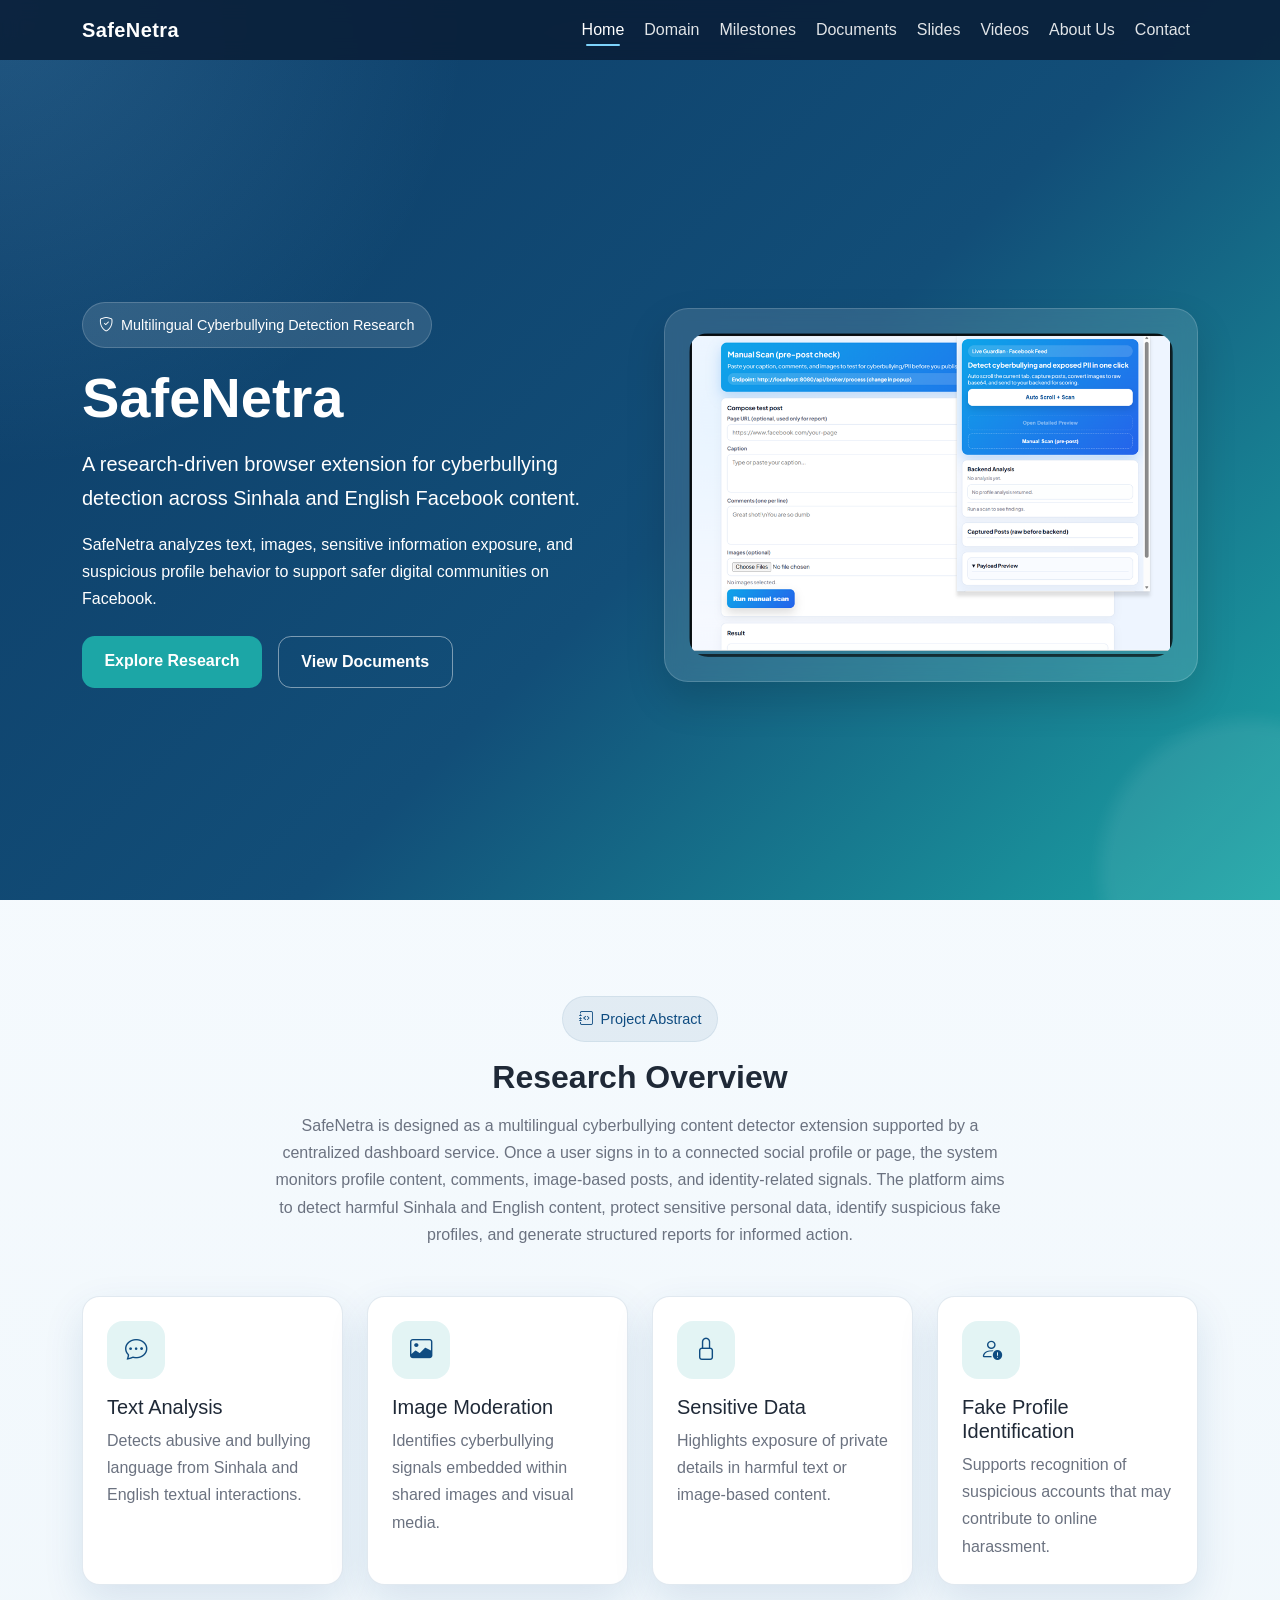
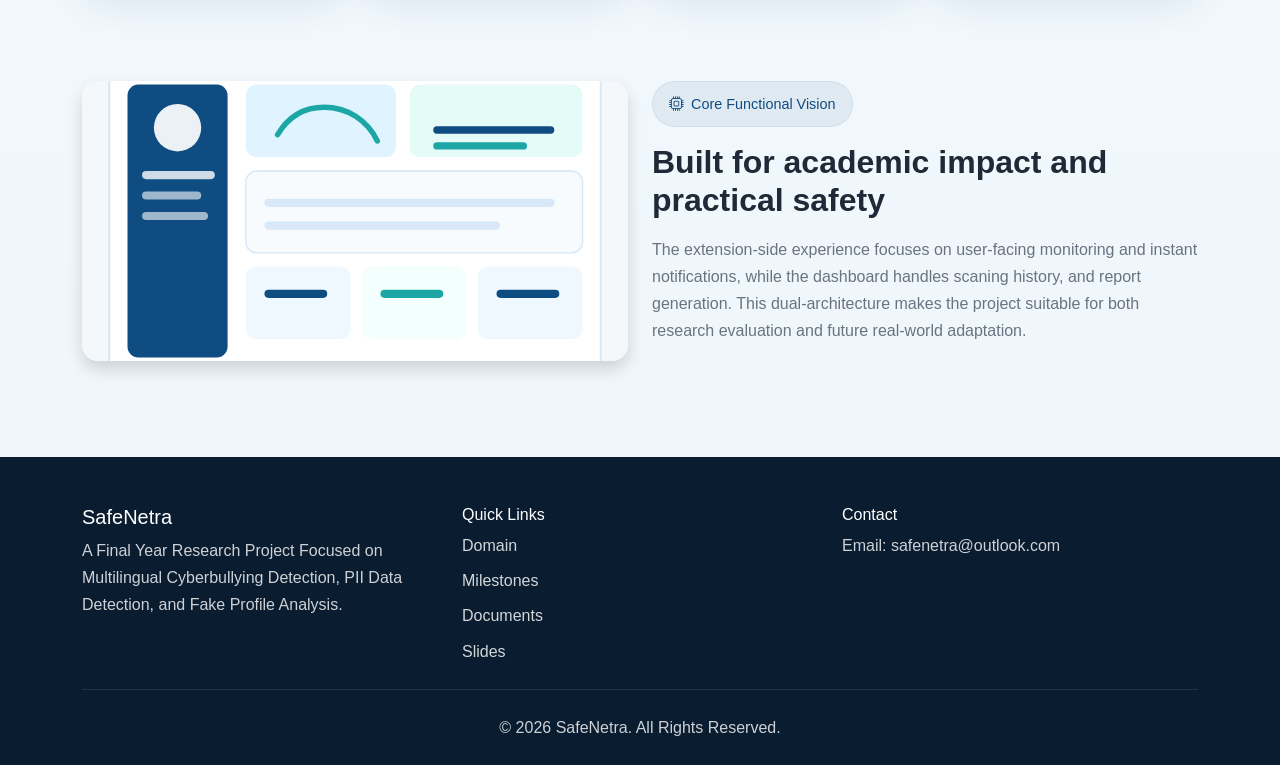
==== commit aad1718d: "done" ====
--- a/index.html
+++ b/index.html
@@ -133,7 +133,7 @@
         </div>
         <div class="col-lg-4">
           <h6 class="text-white">Contact</h6>
-          <p class="mb-2">Email: info@SafeNetra.example</p>
+          <p class="mb-2">Email: safenetra@outlook.com</p>
         </div>
       </div>
       <hr class="border-secondary my-4" />
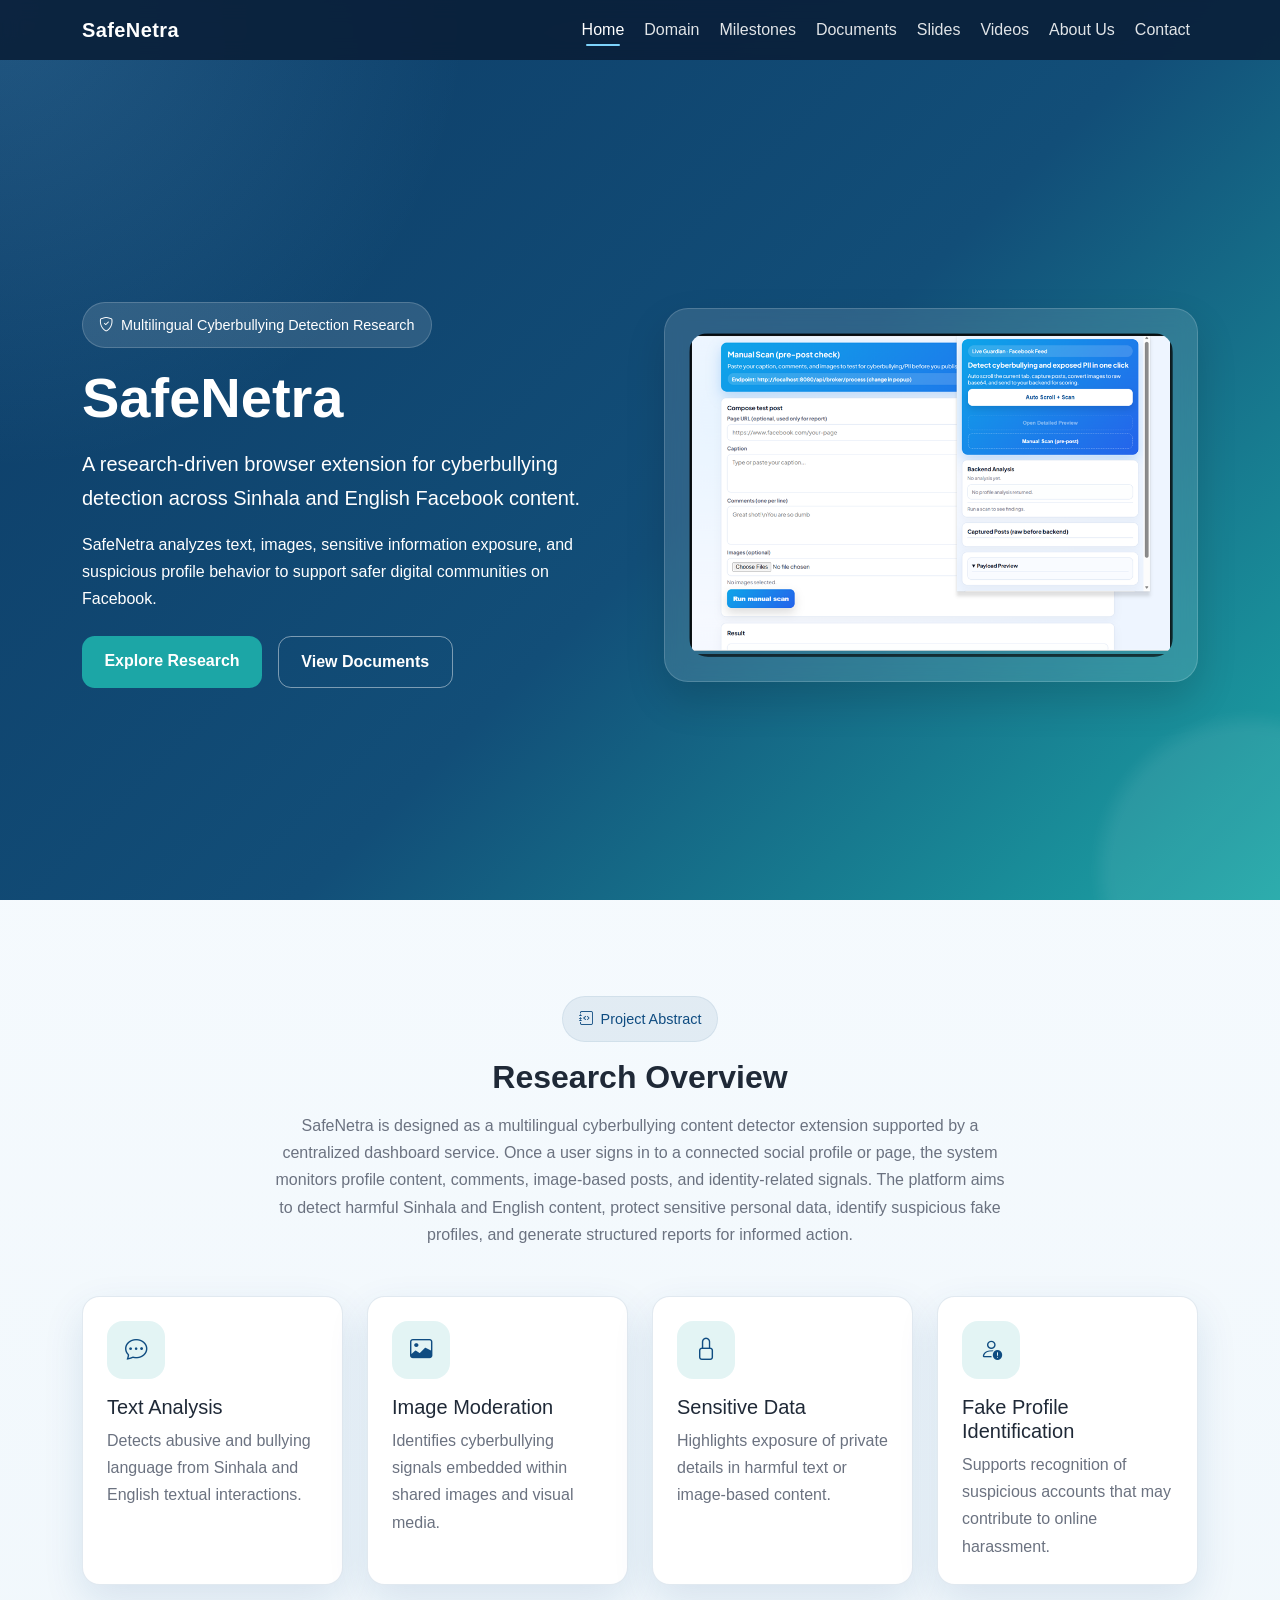
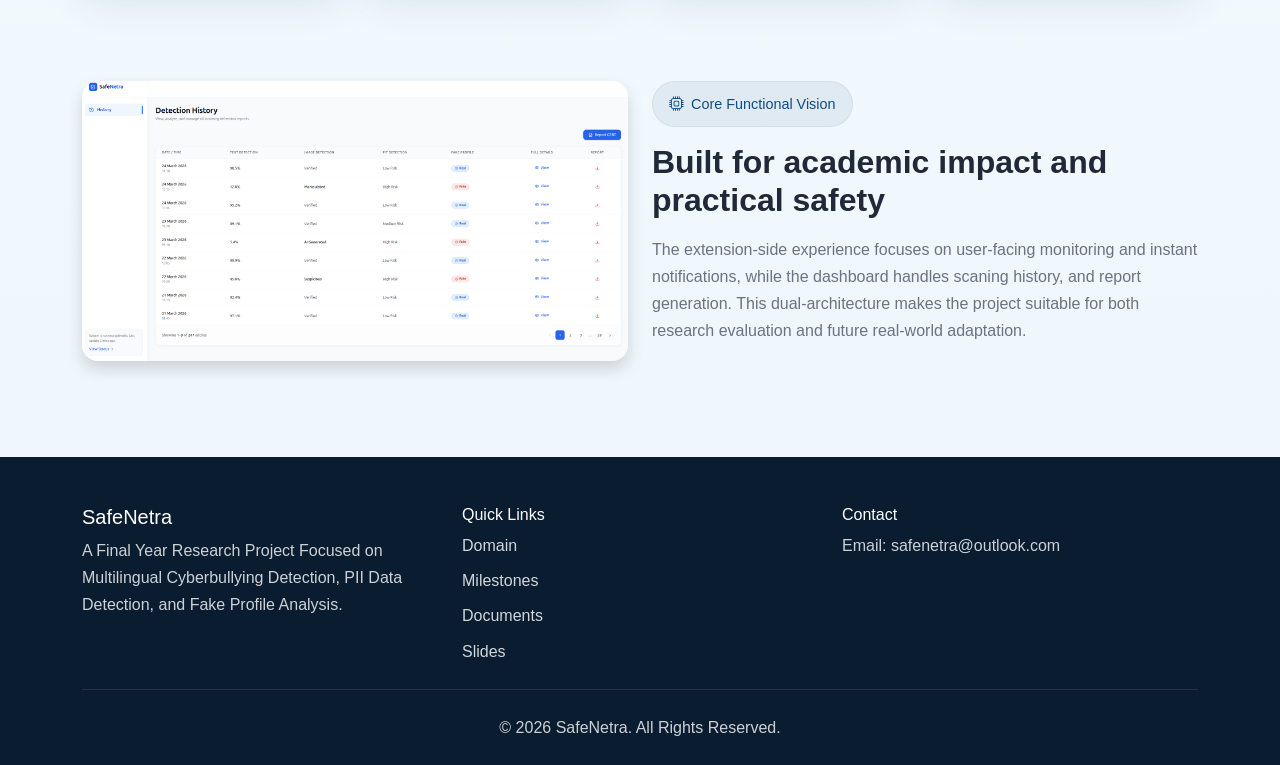
==== commit 047d5daf: "do ne" ====
--- a/index.html
+++ b/index.html
@@ -100,7 +100,7 @@
     <div class="container">
       <div class="row g-4 align-items-center">
         <div class="col-lg-6 reveal">
-          <img src="assets/img/research-dashboard.svg" alt="Research dashboard mockup" class="mock-img shadow" />
+          <img src="assets/img/dashbord ui.png" alt="Research dashboard mockup" class="mock-img shadow" />
         </div>
         <div class="col-lg-6 reveal">
           <span class="section-badge"><i class="bi bi-cpu"></i> Core Functional Vision</span>
